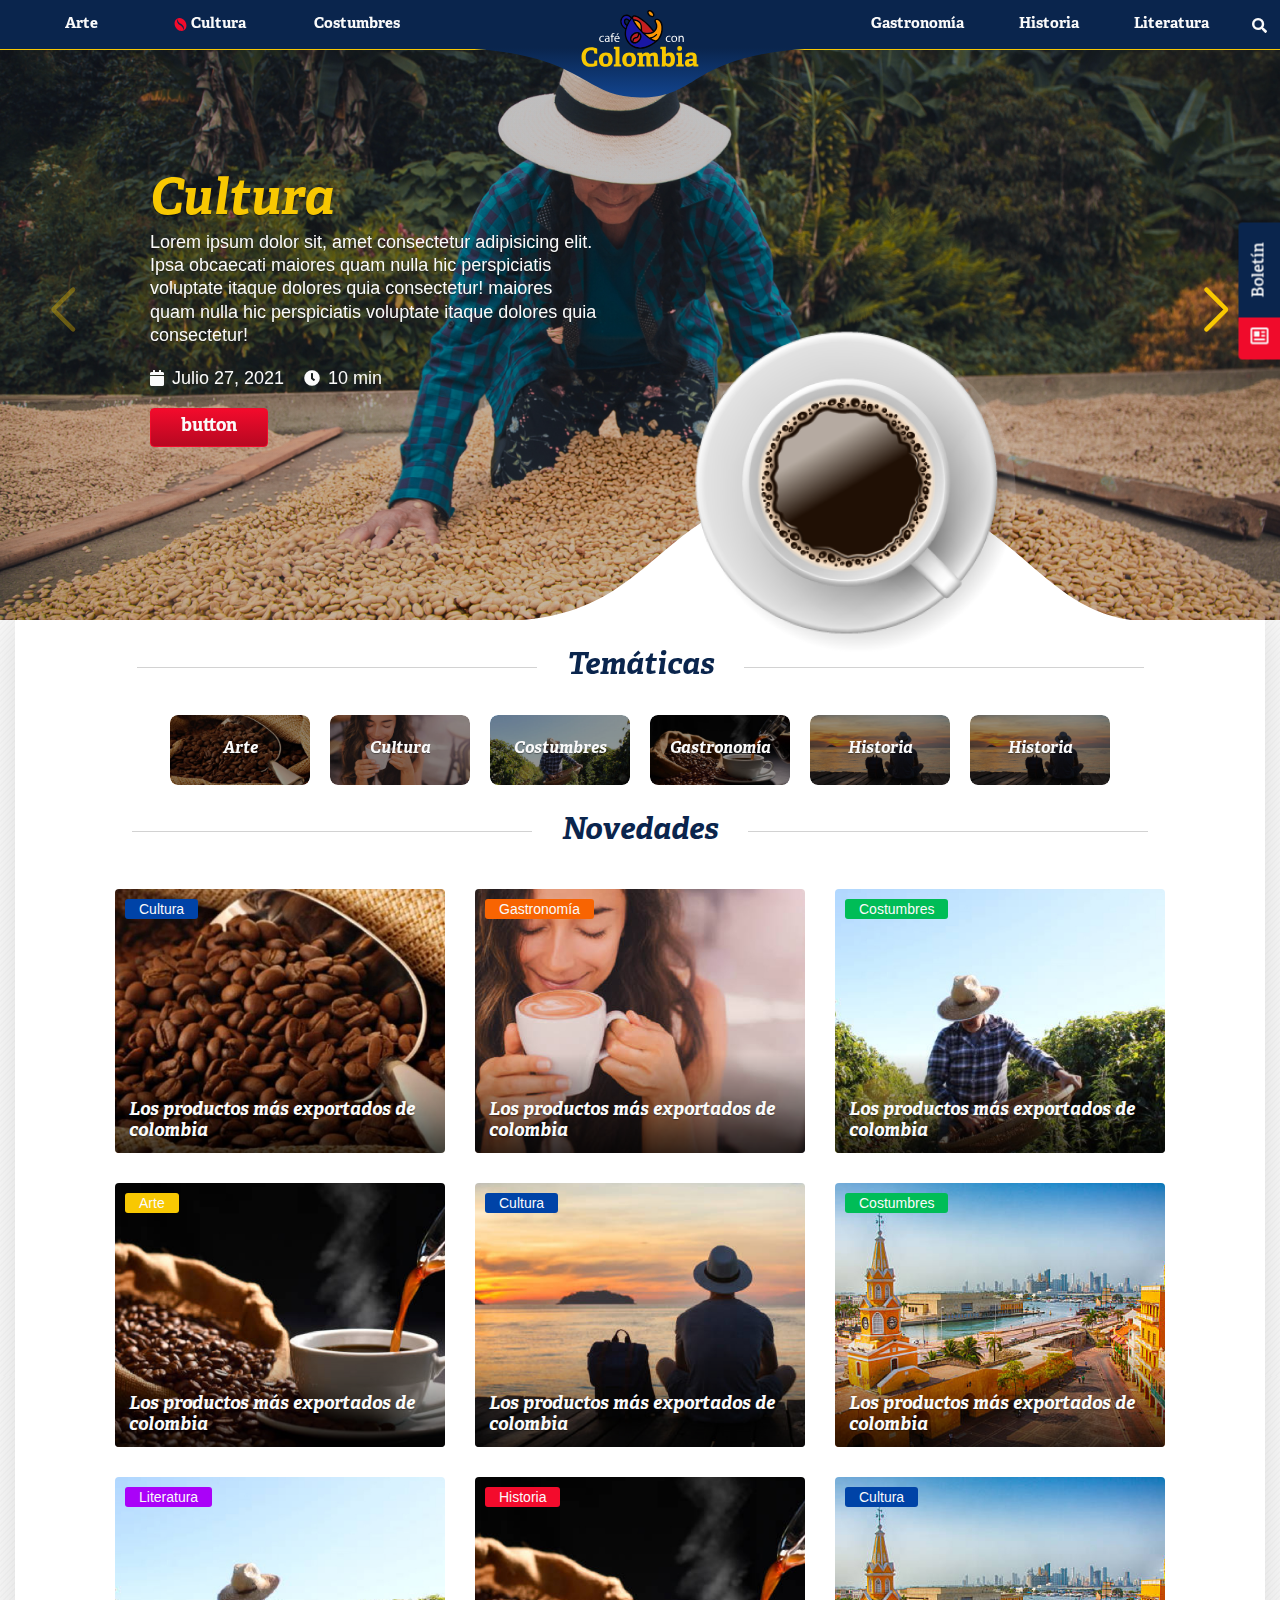
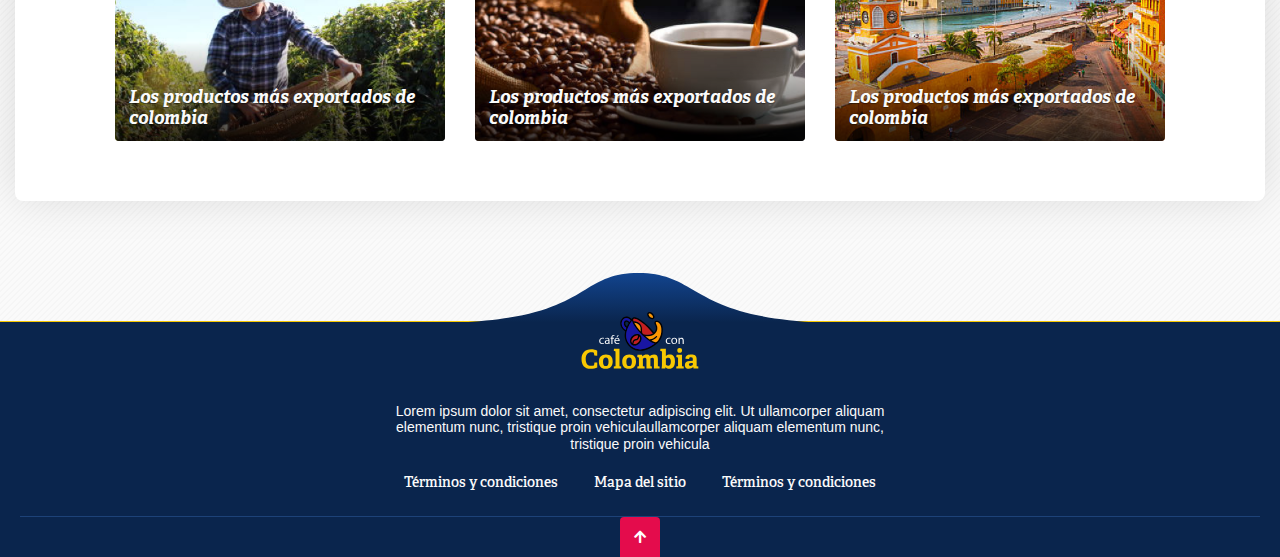
==== index.html @ 99b032db "cambio de BLOG a INDEX" ====
<!DOCTYPE html>
<html lang="en">
<head>
    <meta charset="UTF-8">
    <meta http-equiv="X-UA-Compatible" content="IE=edge">
    <meta name="viewport" content="width=device-width, initial-scale=1.0">
    <title>CAFÉ CON CONLOMBIA</title>
    <link rel="stylesheet" href="https://pro.fontawesome.com/releases/v5.2.0/css/all.css">
	<!-- <link rel="stylesheet" href="https://static.fontawesome.com/css/fontawesome-app.css"> -->
    <link rel="stylesheet" href="https://unpkg.com/swiper/swiper-bundle.min.css" />
    <link rel="stylesheet" href="css/normalize.css">
    <link rel="stylesheet" href="css/style.css">
</head>
<body>

    <!-- BTN BOLETIN FIJO -->

    <div class="btn_boletin_fixed">
        <span> <img width="19" height="17" src="images/diseno/icon_newsltter.svg" alt=""> </span>
        <div class="txt_btn_boltin">
            Boletín
        </div>
    </div>

    <!-- MODAL BOLETIN -->

    <div class="modal_boletin">
        <span class="bg_modal_color"></span>
        <div class="cont_modal_boletin">
            <span class="fas fa-times"></span>
            <picture>
                <img src="images/diseno/03-nota/subs_img.svg" alt="">
            </picture>
            <div class="cont_txt_tit">
                Suscríbete a nuestro Boletín
            </div>
            <div class="cont_txt_desc">
                Lorem ipsum dolor, sit amet consectetur adipisicing elit. Dignissimos earum at consequuntur est asperiores tempora optio, natus fuga harum quod.
            </div>
            <form action="" class="form_modal_boletin">
                <div class="cont_input_modal_boletin">
                    <input type="text" placeholder="Nombre">
                </div>
                <div class="cont_input_modal_boletin">
                    <input type="email" placeholder="Correo">
                </div>
                <div class="btn_modal_boletin">
                    <button type="submit" class="subs_btn">ENVIAR</button>
                </div>
            </form>

        </div>
    </div>

    <!-- ************************ -->
    
    <header>

        

        <div class="cont_central">
            <nav class="navbar_DV">
                <ul class="first_nav">
                    <li> <a href="">Arte</a> </li>
                    <li> <a class="active_nav" href="">Cultura</a> </li>
                    <li> <a href="">Costumbres</a> </li>
                </ul>
                <ul class="main_logo">
                    <li>
                        <h1> <a href=""> <img width="118" height="57" src="./images/diseno/logo_cafe_con_colombia.svg" alt=""> </a> </h1>
                    </li>
                </ul>
                <ul class="last_nav">
                    <li> <a href="">Gastronomía</a> </li>
                    <li> <a href="">Historia</a> </li>
                    <li> <a href="">Literatura</a> </li>
                    <li>
                        <a class="search">
                            <span class="fas fa-search"></span>
                        </a>
                        <div class="cont_search">
                            <input class="input_search_btn" type="submit" value="" id="srh_btn">
                            <label for="" class="fas fa-search"></label>
                            <input class="input_search" type="search" name="" id="" placeholder="¿ Algún tema de interés ?">
                        </div>
                    </li>
                </ul>
            </nav>
            <nav class="navbar_MV">
                <h1>
                    <a href="">
                        <img width="118" height="57" src="./images/diseno/logo_cafe_con_colombia_mv.svg" alt="">
                    </a>
                </h1>
                <ul>
                    <li>
                        <a class="search">
                            <span class="fas fa-search"></span>
                        </a>
                        <div class="cont_search">
                            <input class="input_search_btn" type="submit" value="" id="srh_btn">
                            <label for="" class="fas fa-search"></label>
                            <input class="input_search" type="search" name="" id="" placeholder="¿ Algún tema de interés ?">
                        </div>
                    </li>
                    <li class="bars_menu">
                        <span class="far fa-bars"></span>
                    </li>
                </ul>
            </nav>
            <div class="cont_menu_mobile">
                <span class="close_menu">X</span>
                <nav class="nav_mobile_items">
                    <ul>
                        <li> <a href="">Arte</a> </li>
                        <li> <a href="">Cultura</a> </li>
                        <li> <a href="">Costumbres</a> </li>
                        <li> <a href="">Gastronomía</a> </li>
                        <li> <a href="">Historia</a> </li>
                        <li> <a href="">Literatura</a> </li>
                    </ul>
                </nav>
                <div class="btn_menu_mobile_newsletter">
                    <picture>
                        <img src="./images/diseno/icon_newsltter.svg" alt="">
                    </picture>
                    <div class="mobile_newsletter_txt">Boletín</div>
                </div>
            </div>
        </div>
    </header>

    <main>
        <section class="header_hero" id="scrollTop">
            <!-- Swiper -->
            <div class="swiper-container Swiper_blog_hero">
                <div class="swiper-wrapper">
                    <div class="swiper-slide">
                        <picture>
                            <img width="1920" height="620px" src="./images/diseno/01-blog/header_.jpg" alt="">
                        </picture>
                        <div class="contenido_header_hero">
                            <h2 class="title hero_tit" data-swiper-parallax="-400" data-swiper-parallax-duration="600" data-swiper-parallax-opacity="0">
                                    Cultura           
                            </h2>
                            <a href class="subtitle hero_desc" data-swiper-parallax="-300" data-swiper-parallax-duration="600" data-swiper-parallax-opacity="0">
                                Lorem ipsum dolor sit, amet consectetur adipisicing elit. Ipsa obcaecati maiores quam nulla hic perspiciatis voluptate itaque dolores quia consectetur! maiores quam nulla hic perspiciatis voluptate itaque dolores quia consectetur!
                            </a>
                            <div class="hero_dates" data-swiper-parallax-opacity="0" data-swiper-parallax="-200" data-swiper-parallax-duration="600">
                                <div class="date_info1">
                                    <span class="fas fa-calendar"></span>Julio 27, 2021
                                </div>
                                <div class="date_info2">
                                    <span class="fas fa-clock"></span>10 min
                                </div>
                            </div>

                            <div class="hero_cta" data-swiper-parallax="-100" data-swiper-parallax-duration="600" data-swiper-parallax-opacity="0">
                                <a class="red_btn" href="">button</a>
                            </div>
                        </div>
                    </div>
                    <div class="swiper-slide">
                        <picture>
                            <img width="1920" height="620px" src="./images/diseno/01-blog/header3.jpg" alt="">
                        </picture>
                        <div class="contenido_header_hero">
                            <h2 class="hero_tit" data-swiper-parallax="-400" data-swiper-parallax-duration="600">
                                Costumbres
                            </h2>
                            <a href="" class="hero_desc" data-swiper-parallax="-200" data-swiper-parallax-duration="600">
                                Lorem ipsum dolor sit, amet consectetur adipisicing elit. Ipsa obcaecati maiores quam nulla.
                            </a>
                            <div class="hero_dates" data-swiper-parallax-opacity="0" data-swiper-parallax="-200" data-swiper-parallax-duration="600">
                                <div class="date_info1">
                                    <span class="fas fa-calendar"></span>Enero 14, 2021
                                </div>
                                <div class="date_info2">
                                    <span class="fas fa-clock"></span>15 min
                                </div>
                            </div>

                            <div class="hero_cta" data-swiper-parallax="-100" data-swiper-parallax-duration="600" data-swiper-parallax-opacity="0">
                                <a class="red_btn" href="">button</a>
                            </div>
                        </div>
                    </div>
                    <div class="swiper-slide">
                        <picture>
                            <img width="1920" height="620px" src="./images/diseno/01-blog/header2.jpg" alt="">
                        </picture>
                        <div class="contenido_header_hero">
                            <h2 class="title hero_tit" data-swiper-parallax="-400" data-swiper-parallax-duration="600">
                                Gastronomía
                            </h2>
                            <a href="" class="subtitle hero_desc" data-swiper-parallax="-200" data-swiper-parallax-duration="600">
                                Lorem ipsum dolor sit, amet consectetur adipisicing elit. Ipsa obcaecati maiores quam nulla hic perspiciatis voluptate itaque !
                            </a>
                            <div class="hero_dates" data-swiper-parallax-opacity="0" data-swiper-parallax="-200" data-swiper-parallax-duration="600">
                                <div class="date_info1">
                                    <span class="fas fa-calendar"></span>Abril 23, 2020
                                </div>
                                <div class="date_info2">
                                    <span class="fas fa-clock"></span>21 min
                                </div>
                            </div>

                            <div class="hero_cta" data-swiper-parallax="-100" data-swiper-parallax-duration="600" data-swiper-parallax-opacity="0">
                                <a class="red_btn" href="">button</a>
                            </div>
                        </div>
                    </div>
                    <div class="swiper-slide">
                        <picture>
                            <img width="1920" height="620px" src="./images/diseno/01-blog/header_.jpg" alt="">
                        </picture>
                        <div class="contenido_header_hero">
                            <h2 class="title hero_tit" data-swiper-parallax="-400" data-swiper-parallax-duration="600">
                                Historia
                            </h2>
                            <a href="" class="subtitle hero_desc" data-swiper-parallax="-200" data-swiper-parallax-duration="600">
                                Lorem ipsum dolor sit, amet consectetur adipisicing elit. Ipsa obcaecati maiores quam nulla hic perspiciatis voluptate itaque dolores quia consectetur!
                            </a>
                            <div class="hero_dates" data-swiper-parallax-opacity="0" data-swiper-parallax="-200" data-swiper-parallax-duration="600">
                                <div class="date_info1">
                                    <span class="fas fa-calendar"></span>Julio 27, 2021
                                </div>
                                <div class="date_info2">
                                    <span class="fas fa-clock"></span>10 min
                                </div>
                            </div>

                            <div class="hero_cta" data-swiper-parallax="-100" data-swiper-parallax-duration="600" data-swiper-parallax-opacity="0">
                                <a class="red_btn" href="">button</a>
                            </div>
                        </div>
                    </div>
                </div>

                <div class="swiper-pagination"></div>

                <div class="swiper-button-next"></div>
                <div class="swiper-button-prev"></div>
                
            </div>
            <div class="hero_cafe">
                <picture>
                    <img width="360" height="390" src="./images/diseno/01-blog/taza_cafe.png" alt="">
                </picture>
            </div>
        </section>
        <div class="cont_central">
            <section class="section_blog">
                    <div class="cont_gen_blog">
                        <div class="cont_tematica">
                            <h3 class="titulos_section">Temáticas</h3>
                            <div class="categorias_blog">
                                <a class="cat_blog arte">
                                    <h4>Arte</h4>
                                    <img width="140" height="70" src="./images/diseno/01-blog/ent_1.jpg" alt="">
                                </a>
                                <a class="cat_blog cultura">
                                    <h4>Cultura</h4>
                                    <img width="140" height="70" src="./images/diseno/01-blog/ent_2.jpg" alt="">
                                </a>
                                <a class="cat_blog costumbres">
                                    <h4>Costumbres</h4>
                                    <img width="140" height="70" src="./images/diseno/01-blog/ent_3.jpg" alt="">
                                </a>
                                <a class="cat_blog gastronomia">
                                    <h4>Gastronomía</h4>
                                    <img width="140" height="70" src="./images/diseno/01-blog/ent_4.jpg" alt="">
                                </a>
                                <a class="cat_blog historia">
                                    <h4>Historia</h4>
                                    <img width="140" height="70" src="./images/diseno/01-blog/ent_5.jpg" alt="">
                                </a>
                                <a class="cat_blog literatura">
                                    <h4>Historia</h4>
                                    <img width="140" height="70" src="./images/diseno/01-blog/ent_5.jpg" alt="">
                                </a>
                            </div>
                        </div>

                        <div class="cont_gen_novedades">
                            <h3 class="titulos_section">Novedades</h3>
                            <div class="entradas_novedades">
                                <a href="" class="entrada_nota">
                                    <div class="categoria_entrada color_cultura">Cultura</div>
                                    <h4 class="tit_entrada">Los productos más exportados de colombia </h4>
                                    <div class="cont_info_entrada">
                                        <div class="txt_entrada">
                                            Lorem ipsum dolor sit amet, consectetur adipiscing elit. Ut ullamcorper aliquam elementum nunc, tristique proin vehicula nullaullamcorper aliquam elementum nunc, tristique proin vehicula nulla
                                        </div>
                                        <div class="dates_entrada">
                                            <div class="date_info1">
                                                <span class="fas fa-calendar"></span>Julio 27, 2021
                                            </div>
                                            <div class="date_info2">
                                                <span class="fas fa-clock"></span>10 min
                                            </div>
                                        </div>
                                    </div>
                                    <picture>
                                        <img class="bg_img_nota" width="335" height="264" src="./images/diseno/01-blog/ent_1.jpg" alt="">
                                    </picture>
                                </a>
                                <a href="" class="entrada_nota">
                                    <div class="categoria_entrada color_gastronomia">Gastronomía</div>
                                    <h4 class="tit_entrada">Los productos más exportados de colombia </h4>
                                    <div class="cont_info_entrada">
                                        <div class="txt_entrada">
                                            Lorem ipsum dolor sit amet, consectetur adipiscing elit. Ut ullamcorper aliquam elementum nunc, tristique proin vehicula nullaullamcorper aliquam elementum nunc, tristique proin vehicula nulla
                                        </div>
                                        <div class="dates_entrada">
                                            <div class="date_info1">
                                                <span class="fas fa-calendar"></span>Julio 27, 2021
                                            </div>
                                            <div class="date_info2">
                                                <span class="fas fa-clock"></span>10 min
                                            </div>
                                        </div>
                                    </div>
                                    <picture>
                                        <img class="bg_img_nota" width="335" height="264" src="./images/diseno/01-blog/ent_2.jpg" alt="">
                                    </picture>
                                </a>
                                <a href="" class="entrada_nota">
                                    <div class="categoria_entrada color_costumbres">Costumbres</div>
                                    <h4 class="tit_entrada">Los productos más exportados de colombia </h4>
                                    <div class="cont_info_entrada">
                                        <div class="txt_entrada">
                                            Lorem ipsum dolor sit amet, consectetur adipiscing elit. Ut ullamcorper aliquam elementum nunc, tristique proin vehicula nullaullamcorper aliquam elementum nunc, tristique proin vehicula nulla
                                        </div>
                                        <div class="dates_entrada">
                                            <div class="date_info1">
                                                <span class="fas fa-calendar"></span>Julio 27, 2021
                                            </div>
                                            <div class="date_info2">
                                                <span class="fas fa-clock"></span>10 min
                                            </div>
                                        </div>
                                    </div>
                                    <picture>
                                        <img class="bg_img_nota" width="335" height="264" src="./images/diseno/01-blog/ent_3.jpg" alt="">
                                    </picture>
                                </a>
                                <a href="" class="entrada_nota">
                                    <div class="categoria_entrada color_arte">Arte</div>
                                    <h4 class="tit_entrada">Los productos más exportados de colombia </h4>
                                    <div class="cont_info_entrada">
                                        <div class="txt_entrada">
                                            Lorem ipsum dolor sit amet, consectetur adipiscing elit. Ut ullamcorper aliquam elementum nunc, tristique proin vehicula nullaullamcorper aliquam elementum nunc, tristique proin vehicula nulla
                                        </div>
                                        <div class="dates_entrada">
                                            <div class="date_info1">
                                                <span class="fas fa-calendar"></span>Julio 27, 2021
                                            </div>
                                            <div class="date_info2">
                                                <span class="fas fa-clock"></span>10 min
                                            </div>
                                        </div>
                                    </div>
                                    <picture>
                                        <img class="bg_img_nota" width="335" height="264" src="./images/diseno/01-blog/ent_4.jpg" alt="">
                                    </picture>
                                </a>
                                <a href="" class="entrada_nota">
                                    <div class="categoria_entrada color_cultura">Cultura</div>
                                    <h4 class="tit_entrada">Los productos más exportados de colombia </h4>
                                    <div class="cont_info_entrada">
                                        <div class="txt_entrada">
                                            Lorem ipsum dolor sit amet, consectetur adipiscing elit. Ut ullamcorper aliquam elementum nunc, tristique proin vehicula nullaullamcorper aliquam elementum nunc, tristique proin vehicula nulla
                                        </div>
                                        <div class="dates_entrada">
                                            <div class="date_info1">
                                                <span class="fas fa-calendar"></span>Julio 27, 2021
                                            </div>
                                            <div class="date_info2">
                                                <span class="fas fa-clock"></span>10 min
                                            </div>
                                        </div>
                                    </div>
                                    <picture>
                                        <img class="bg_img_nota" width="335" height="264" src="./images/diseno/01-blog/ent_5.jpg" alt="">
                                    </picture>
                                </a>
                                <a href="" class="entrada_nota">
                                    <div class="categoria_entrada color_costumbres">Costumbres</div>
                                    <h4 class="tit_entrada">Los productos más exportados de colombia </h4>
                                    <div class="cont_info_entrada">
                                        <div class="txt_entrada">
                                            Lorem ipsum dolor sit amet, consectetur adipiscing elit. Ut ullamcorper aliquam elementum nunc, tristique proin vehicula nullaullamcorper aliquam elementum nunc, tristique proin vehicula nulla
                                        </div>
                                        <div class="dates_entrada">
                                            <div class="date_info1">
                                                <span class="fas fa-calendar"></span>Julio 27, 2021
                                            </div>
                                            <div class="date_info2">
                                                <span class="fas fa-clock"></span>10 min
                                            </div>
                                        </div>
                                    </div>
                                    <picture>
                                        <img class="bg_img_nota" width="335" height="264" src="./images/diseno/01-blog/ent_6.jpg" alt="">
                                    </picture>
                                </a>
                                <a href="" class="entrada_nota">
                                    <div class="categoria_entrada color_literatura">Literatura</div>
                                    <h4 class="tit_entrada">Los productos más exportados de colombia </h4>
                                    <div class="cont_info_entrada">
                                        <div class="txt_entrada">
                                            Lorem ipsum dolor sit amet, consectetur adipiscing elit. Ut ullamcorper aliquam elementum nunc, tristique proin vehicula nullaullamcorper aliquam elementum nunc, tristique proin vehicula nulla
                                        </div>
                                        <div class="dates_entrada">
                                            <div class="date_info1">
                                                <span class="fas fa-calendar"></span>Julio 27, 2021
                                            </div>
                                            <div class="date_info2">
                                                <span class="fas fa-clock"></span>10 min
                                            </div>
                                        </div>
                                    </div>
                                    <picture>
                                        <img class="bg_img_nota" width="335" height="264" src="./images/diseno/01-blog/ent_3.jpg" alt="">
                                    </picture>
                                </a>
                                <a href="" class="entrada_nota">
                                    <div class="categoria_entrada color_historia">Historia</div>
                                    <h4 class="tit_entrada">Los productos más exportados de colombia </h4>
                                    <div class="cont_info_entrada">
                                        <div class="txt_entrada">
                                            Lorem ipsum dolor sit amet, consectetur adipiscing elit. Ut ullamcorper aliquam elementum nunc, tristique proin vehicula nullaullamcorper aliquam elementum nunc, tristique proin vehicula nulla
                                        </div>
                                        <div class="dates_entrada">
                                            <div class="date_info1">
                                                <span class="fas fa-calendar"></span>Julio 27, 2021
                                            </div>
                                            <div class="date_info2">
                                                <span class="fas fa-clock"></span>10 min
                                            </div>
                                        </div>
                                    </div>
                                    <picture>
                                        <img class="bg_img_nota" width="335" height="264" src="./images/diseno/01-blog/ent_4.jpg" alt="">
                                    </picture>
                                </a>
                                <a href="" class="entrada_nota">
                                    <div class="categoria_entrada color_cultura">Cultura</div>
                                    <h4 class="tit_entrada">Los productos más exportados de colombia </h4>
                                    <div class="cont_info_entrada">
                                        <div class="txt_entrada">
                                            Lorem ipsum dolor sit amet, consectetur adipiscing elit. Ut ullamcorper aliquam elementum nunc, tristique proin vehicula nullaullamcorper aliquam elementum nunc, tristique proin vehicula nulla
                                        </div>
                                        <div class="dates_entrada">
                                            <div class="date_info1">
                                                <span class="fas fa-calendar"></span>Julio 27, 2021
                                            </div>
                                            <div class="date_info2">
                                                <span class="fas fa-clock"></span>10 min
                                            </div>
                                        </div>
                                    </div>
                                    <picture>
                                        <img class="bg_img_nota" width="335" height="264" src="./images/diseno/01-blog/ent_6.jpg" alt="">
                                    </picture>
                                </a>
                            </div>
                        </div>
                    </div>
                </section>
            </div>
    </main> 

    

    <footer>

        <!-- FUNCIONES -->
        <script src="https://unpkg.com/swiper/swiper-bundle.min.js"></script>
        <script src="js/function.js"></script>
        <!-- ****************** -->

        <div class="cont_central">
            <div class="cont_gen_footer">
                <picture>
                    <img width="118" height="57" src="./images/diseno/logo_cafe_con_colombia.svg" alt="">
                </picture>
                <div class="footer_desc">
                    Lorem ipsum dolor sit amet, consectetur adipiscing elit. Ut ullamcorper aliquam elementum nunc, tristique proin vehiculaullamcorper aliquam elementum nunc, tristique proin vehicula
                </div>
                <nav class="footer_nav">
                    <ul>
                        <li> <a href="">Términos y condiciones</a> </li>
                        <li> <a href="">Mapa del sitio</a> </li>
                        <li> <a href="">Términos y condiciones</a> </li>
                    </ul>
                </nav>
            </div>
            <div class="cont_legal">
                
                <a href="#scrollTop" class="scrolltop">
                    <span class="fas fa-arrow-up"></span>
                </a>
            </div>
        </div>


    </footer>
</body>
</html>
---- css/style.css ----
@charset "UTF-8";
@font-face {
  font-family: 'Adelle Bold';
  font-style: normal;
  font-weight: normal;
  src: local("Adelle Bold"), url("../fonts/Adelle_Bold.woff") format("woff");
}

@font-face {
  font-family: 'Adelle Bold Italic';
  font-style: normal;
  font-weight: normal;
  src: local("Adelle Bold Italic"), url("../fonts/Adelle_BoldItalic.woff") format("woff");
}

@font-face {
  font-family: 'Adelle Medium';
  font-style: normal;
  font-weight: normal;
  src: local("Adelle Bold"), url("../fonts/Adelle_Semibold.woff") format("woff");
}

@font-face {
  font-family: 'Helvetica Neue';
  src: local("Helvetica Neue Bold"), local("Helvetica-Neue-Bold"), url("../fonts/HelveticaNeueCyr-Bold.woff2") format("woff2"), url("../fonts/HelveticaNeueCyr-Bold.woff") format("woff"), url("../fonts/HelveticaNeueCyr-Bold.ttf") format("truetype");
  font-weight: 700;
  font-style: normal;
}

@font-face {
  font-family: 'Helvetica Neue';
  src: local("Helvetica Neue Roman"), local("Helvetica-Neue-Roman"), url("../fonts/HelveticaNeueCyr-Roman.woff2") format("woff2"), url("../fonts/HelveticaNeueCyr-Roman.woff") format("woff"), url("../fonts/HelveticaNeueCyr-Roman.ttf") format("truetype");
  font-weight: 400;
  font-style: normal;
}

@font-face {
  font-family: 'Helvetica Neue';
  src: local("Helvetica Neue Light"), local("Helvetica-Neue-Light"), url("../fonts/fontsHelveticaNeueCyr-Light.woff2") format("woff2"), url("../fonts/fontsHelveticaNeueCyr-Light.woff") format("woff"), url("../fonts/fontsHelveticaNeueCyr-Light.ttf") format("truetype");
  font-weight: 300;
  font-style: normal;
}

:root {
  --txt-color-pri: #FAFAFA;
  --txt-color-sec: #0A254D;
  --txt-color-parrafo: #282828;
  --txt-color-active: #F8C802;
  --color-ter: #2c2b24;
  --color-active: #F00B2B;
  --font_serif_bold: 'Adelle Bold', sans-serif;
  --font_serif_medium: 'Adelle Medium', sans-serif;
  --font_serif_bold_italic: 'Adelle Bold Italic', sans-serif;
  --font_sanserif_roman: 'Helvetica-Neue-Roman', sans-serif;
  --txt_shadow: 0px 1px 1px rgba(0, 0, 0, 0.4);
  /* CATEGORIAS */
  --cat-cultura: #0043a7;
  --cat-gastronomia: #f86402;
  --cat-arte: #F8C802;
  --cat-costumbres: #00BD57;
  --cat-historia: #F30B2C;
  --cat-literatura: #aa02f8;
}

* {
  font-family: 'Helvetica Neue Roman', sans-serif;
  font-weight: 400;
  -webkit-font-smoothing: antialiased;
  color: #282828;
  scroll-behavior: smooth;
}

h1, h2, h3, h4, h5 {
  margin: 0;
  font-family: 'Adelle Bold Italic', sans-serif;
}

a {
  display: inline-block;
  font-family: var(--font_serif_bold);
  cursor: pointer;
  text-decoration: none;
}

/* img{
    display: block;
    width: 100%;
    height: 100%;
} */
picture {
  display: inline-block;
}

span, i {
  display: inline-block;
  font-family: 'Adelle Bold', sans-serif;
}

.red_btn {
  padding: 8px 30px;
  color: var(--txt-color-pri);
  background: -webkit-gradient(linear, left top, left bottom, from(#F30B2C), to(#B70821));
  background: linear-gradient(180deg, #F30B2C 0%, #B70821 100%);
  border: 1px solid #F00B2B;
  -webkit-box-sizing: border-box;
          box-sizing: border-box;
  border-radius: 4px;
  -webkit-transition: 300ms ease all;
  transition: 300ms ease all;
  position: relative;
}

.red_btn::before {
  opacity: 0;
  content: '';
  position: absolute;
  background: url(../images/diseno/hover_button.svg) center center/contain no-repeat;
  color: var(--txt-color-pri);
  height: 16px;
  width: 16px;
  right: 7px;
  top: 0px;
  bottom: 0px;
  margin: auto;
  -webkit-transition: 300ms ease-in-out;
  transition: 300ms ease-in-out;
}

.red_btn:hover {
  padding: 8px 40px 8px 30px;
}

.red_btn:hover::before {
  opacity: 1;
}

.cont_central {
  width: 100%;
  display: block;
  margin: auto;
  max-width: 1250px;
}

.swiper-container {
  width: 100%;
  height: 100%;
}

.swiper-slide {
  text-align: center;
  font-size: 18px;
  background: #fff;
  /* Center slide text vertically */
  display: -webkit-box;
  display: -ms-flexbox;
  display: flex;
  -webkit-box-pack: center;
  -ms-flex-pack: center;
  justify-content: center;
  -webkit-box-align: center;
  -ms-flex-align: center;
  align-items: center;
  position: relative;
}

.swiper-slide img {
  display: block;
  width: 100%;
  height: 100%;
  -o-object-fit: cover;
     object-fit: cover;
}

.swiper-button-next, .swiper-button-prev {
  color: var(--txt-color-active);
  font-weight: 600;
}

.swiper-button-next, .swiper-container-rtl .swiper-button-prev {
  right: 50px;
}

.swiper-button-prev, .swiper-container-rtl .swiper-button-next {
  left: 50px;
}

/* ESTILOS HEADER */
header {
  background: #0A254D;
  border-bottom: 1px solid #F8C802;
  height: 50px;
  position: fixed;
  width: 100%;
  z-index: 100;
  padding: 0 20px;
  -webkit-box-sizing: border-box;
          box-sizing: border-box;
}

header::before {
  content: '';
  left: 0;
  right: 0;
  margin: auto;
  top: 48px;
  background: url("../images/diseno/curve_header.svg") no-repeat center;
  background-size: contain;
  width: 380px;
  height: 50px;
  position: fixed;
  z-index: 1;
}

header nav.navbar_DV {
  display: -ms-grid;
  display: grid;
  -ms-grid-columns: 400px 1fr 400px;
      grid-template-columns: 400px 1fr 400px;
  -ms-grid-rows: 50px;
      grid-template-rows: 50px;
  -webkit-box-pack: stretch;
      -ms-flex-pack: stretch;
          justify-content: stretch;
  width: 100%;
  font-size: 15px;
  position: relative;
  z-index: 1;
}

header nav ul {
  -webkit-box-pack: center;
      -ms-flex-pack: center;
          justify-content: center;
  gap: 15px;
  -webkit-box-align: center;
      -ms-flex-align: center;
          align-items: center;
  list-style: none;
  margin: 0;
}

header nav ul li {
  text-align: center;
}

header nav ul li a {
  color: var(--txt-color-pri);
  text-align: center;
  /* width: 100%; */
  padding: 10px 20px;
  -webkit-box-sizing: border-box;
          box-sizing: border-box;
  position: relative;
  -webkit-transition: 300ms ease all;
  transition: 300ms ease all;
}

header nav ul.first_nav {
  display: -ms-grid;
  display: grid;
  -ms-grid-columns: 1fr 1fr 1fr;
      grid-template-columns: 1fr 1fr 1fr;
  -ms-grid-rows: 50px;
      grid-template-rows: 50px;
  padding: 0;
}

header nav ul.main_logo {
  display: inline-block;
  padding: 0;
  width: auto;
}

header nav ul.main_logo h1 a {
  width: auto;
}

header nav ul.last_nav {
  display: -ms-grid;
  display: grid;
  -ms-grid-columns: 1fr 1fr 1fr 25px;
      grid-template-columns: 1fr 1fr 1fr 25px;
  -ms-grid-rows: 50px;
      grid-template-rows: 50px;
  padding: 0;
}

header nav ul li a.search {
  cursor: pointer;
  padding: 0;
  position: relative;
  padding: 8px;
  -webkit-box-sizing: border-box;
          box-sizing: border-box;
  display: -webkit-box;
  display: -ms-flexbox;
  display: flex;
  -webkit-box-pack: center;
      -ms-flex-pack: center;
          justify-content: center;
  -webkit-box-align: center;
      -ms-flex-align: center;
          align-items: center;
  border-radius: 100px;
  width: 30px;
}

header nav ul li a.search:hover {
  background: rgba(0, 0, 0, 0.205);
}

.search + .cont_search {
  position: absolute;
  bottom: -46px;
  width: 400px;
  display: none;
  right: -30px;
  background: #f1f3f4;
  border-radius: 8px;
  padding: 8px;
  border: 1px solid transparent;
  -webkit-transition: background 100ms ease-in,width 100ms ease-out;
  transition: background 100ms ease-in,width 100ms ease-out;
}

.search + .cont_search input {
  padding: 6px 10px;
  outline: 0;
  border: 0;
  width: 100%;
}

.search + .cont_search:focus-within {
  -webkit-box-shadow: 0 1px 1px 0 rgba(65, 69, 73, 0.3), 0 1px 3px 1px rgba(65, 69, 73, 0.15);
          box-shadow: 0 1px 1px 0 rgba(65, 69, 73, 0.3), 0 1px 3px 1px rgba(65, 69, 73, 0.15);
  background: #FFF;
  -webkit-transition: background 100ms ease-in,width 100ms ease-out;
  transition: background 100ms ease-in,width 100ms ease-out;
}

.search + .cont_search .input_search {
  background: none;
}

.search + .cont_search .input_search_btn {
  cursor: pointer;
  width: auto;
  background: none;
  display: none;
}

.search + .cont_search label {
  padding: 10px;
  display: inline-block;
  border-radius: 100px;
  cursor: pointer;
  color: #666666;
  font-weight: 400;
}

.search + .cont_search label:hover {
  background: #DADADA;
}

header nav ul li a.search span {
  color: var(--txt-color-pri);
}

.active_nav {
  position: relative;
}

header nav ul li a:hover {
  color: var(--txt-color-active);
}

.first_nav a.active_nav::before, .last_nav a.active_nav::before {
  content: '';
  position: absolute;
  background: url("../images/diseno/active_nav.svg") no-repeat center;
  background-size: contain;
  height: 16px;
  width: 16px;
  left: 2px;
  top: 0;
  bottom: 0;
  margin: auto;
}

.active_search {
  display: -webkit-box !important;
  display: -ms-flexbox !important;
  display: flex !important;
}

/* HERO SECTION */
section.header_hero {
  position: relative;
}

.Swiper_blog_hero {
  height: 620px;
}

.Swiper_blog_hero .swiper-slide {
  display: -ms-grid;
  display: grid;
  -ms-grid-columns: 1fr 1fr;
      grid-template-columns: 1fr 1fr;
  gap: 20px;
  padding: 100px;
  -webkit-box-sizing: border-box;
          box-sizing: border-box;
  -webkit-box-pack: center;
      -ms-flex-pack: center;
          justify-content: center;
}

.Swiper_blog_hero .swiper-slide picture {
  position: absolute;
  z-index: 1;
  margin: auto;
  inset: 0;
}

.Swiper_blog_hero .swiper-slide picture::before {
  content: '';
  margin: auto;
  inset: 0;
  height: 100%;
  width: 100%;
  position: absolute;
  background: -webkit-gradient(linear, left bottom, left top, from(rgba(167, 167, 167, 0.68)), to(rgba(167, 167, 167, 0.68))) no-repeat;
  background: linear-gradient(0deg, rgba(167, 167, 167, 0.68), rgba(167, 167, 167, 0.68)) no-repeat;
  mix-blend-mode: multiply;
}

.contenido_header_hero {
  position: relative;
  text-align: left;
  padding-left: 50px;
  -webkit-box-sizing: border-box;
          box-sizing: border-box;
  z-index: 2;
}

.contenido_header_hero .hero_tit {
  font-size: 50px;
  color: var(--txt-color-active);
  text-shadow: var(--txt_shadow);
}

.contenido_header_hero .hero_desc {
  color: var(--txt-color-pri);
  font-family: var(--font_sanserif_roman);
  text-shadow: var(--txt_shadow);
  font-weight: 400;
  line-height: 1.3;
  max-width: 450px;
}

.contenido_header_hero .hero_dates {
  display: -webkit-box;
  display: -ms-flexbox;
  display: flex;
  -webkit-box-align: center;
      -ms-flex-align: center;
          align-items: center;
  padding: 20px 0;
  -webkit-box-sizing: border-box;
          box-sizing: border-box;
}

.hero_dates .date_info1, .hero_dates .date_info2 {
  color: var(--txt-color-pri);
  font-family: var(--font_sanserif_roman);
}

.hero_dates .date_info2 {
  margin-left: 20px;
}

.contenido_header_hero .hero_dates span {
  color: var(--txt-color-pri);
  margin-right: 8px;
  font-size: 16px;
}

.hero_cafe {
  position: absolute;
  bottom: -1px;
  right: 15%;
  z-index: 2;
  width: 650px;
}

.hero_cafe::before {
  content: '';
  background: url("../images/diseno/01-blog/taza_curva.svg") no-repeat center;
  background-size: contain;
  width: 650px;
  height: 140px;
  z-index: 3;
  bottom: -2px;
  left: -60px;
  right: 0;
  margin: auto;
  position: absolute;
}

.hero_cafe picture {
  position: relative;
  display: inline-block;
  margin-bottom: -60px;
  width: 100%;
  z-index: 3;
}

.hero_cafe picture img {
  width: auto;
  -o-object-fit: contain;
     object-fit: contain;
  display: block;
  margin: auto;
  -webkit-user-drag: none;
  user-select: none;
  -webkit-user-select: none;
  -moz-user-select: none;
  -o-user-select: none;
  -ms-user-select: none;
}

/* MAIN */
main {
  background: #FAFAFA url("../images/diseno/line_bg.png");
  padding-bottom: 60px;
}

section.section_blog {
  background: #FFF;
  width: 100%;
  padding: 20px 20px 60px;
  -webkit-box-sizing: border-box;
          box-sizing: border-box;
  -webkit-box-shadow: 0px -3px 45px rgba(0, 0, 0, 0.13);
          box-shadow: 0px -3px 45px rgba(0, 0, 0, 0.13);
  border-radius: 0 0 8px 8px;
  margin-bottom: 60px;
}

.cont_gen_blog {
  display: -webkit-box;
  display: -ms-flexbox;
  display: flex;
  -webkit-box-orient: vertical;
  -webkit-box-direction: normal;
      -ms-flex-direction: column;
          flex-direction: column;
  -webkit-box-pack: center;
      -ms-flex-pack: center;
          justify-content: center;
  -webkit-box-align: center;
      -ms-flex-align: center;
          align-items: center;
}

.cont_gen_novedades {
  max-width: 1050px;
}

.cont_gen_blog .cont_tematica {
  width: 100%;
  display: -webkit-box;
  display: -ms-flexbox;
  display: flex;
  -webkit-box-orient: vertical;
  -webkit-box-direction: normal;
      -ms-flex-direction: column;
          flex-direction: column;
  -webkit-box-pack: center;
      -ms-flex-pack: center;
          justify-content: center;
  -webkit-box-align: center;
      -ms-flex-align: center;
          align-items: center;
}

.titulos_section {
  padding: 20px 0;
  -webkit-box-sizing: border-box;
          box-sizing: border-box;
  text-align: center;
  font-size: 30px;
  color: var(--txt-color-sec);
  position: relative;
  z-index: 2;
  padding: 10px;
  width: -webkit-min-content;
  width: -moz-min-content;
  width: min-content;
  margin: auto;
}

.titulos_section::before, .titulos_section::after {
  content: '';
  position: absolute;
  width: 400px;
  height: 1px;
  background: #D2D2D2;
  top: 0;
  bottom: 0;
  margin: auto;
  z-index: 1;
}

.titulos_section::before {
  left: -420px;
}

.titulos_section::after {
  right: -420px;
}

.categorias_blog {
  width: 100%;
  max-width: 940px;
  display: -ms-grid;
  display: grid;
  -ms-grid-columns: 1fr 1fr 1fr 1fr 1fr 1fr;
      grid-template-columns: 1fr 1fr 1fr 1fr 1fr 1fr;
  -webkit-box-pack: center;
      -ms-flex-pack: center;
          justify-content: center;
  gap: 20px;
  padding: 20px 0;
}

.categorias_blog .cat_blog {
  text-align: center;
  position: relative;
  width: 140px;
  text-shadow: var(--txt_shadow);
  height: 70px;
  display: -webkit-box;
  display: -ms-flexbox;
  display: flex;
  -webkit-box-pack: center;
      -ms-flex-pack: center;
          justify-content: center;
  -webkit-box-align: center;
      -ms-flex-align: center;
          align-items: center;
  border-radius: 8px;
  overflow: hidden;
  -webkit-transition: 300ms ease all;
  transition: 300ms ease all;
}

.categorias_blog .cat_blog::before {
  content: '';
  position: absolute;
  background: #939393;
  mix-blend-mode: multiply;
  width: 140px;
  height: 70px;
  inset: 0;
  margin: auto;
  z-index: 2;
  border-radius: 8px;
  opacity: 1;
  -webkit-transition: 300ms ease all;
  transition: 300ms ease all;
}

.categorias_blog .cat_blog img {
  position: absolute;
  border-radius: 8px;
  inset: 0;
  margin: auto;
  z-index: 1;
}

.categorias_blog .cat_blog h4 {
  z-index: 3;
  color: var(--txt-color-pri);
}

/* COLORES DE CATEGORÍAS */
.categorias_blog .cat_blog.arte:hover::before {
  mix-blend-mode: normal;
  opacity: .8;
  background: var(--cat-arte);
  -webkit-transition: 300ms ease all;
  transition: 300ms ease all;
}

.categorias_blog .cat_blog.cultura:hover::before {
  background: var(--cat-cultura);
  mix-blend-mode: normal;
  opacity: .8;
  -webkit-transition: 300ms ease all;
  transition: 300ms ease all;
}

.categorias_blog .cat_blog.costumbres:hover::before {
  background: var(--cat-costumbres);
  mix-blend-mode: normal;
  opacity: .8;
}

.categorias_blog .cat_blog.gastronomia:hover::before {
  background: var(--cat-gastronomia);
  mix-blend-mode: normal;
  opacity: .8;
  -webkit-transition: 300ms ease all;
  transition: 300ms ease all;
}

.categorias_blog .cat_blog.historia:hover::before {
  background: var(--cat-historia);
  mix-blend-mode: normal;
  opacity: .8;
  -webkit-transition: 300ms ease all;
  transition: 300ms ease all;
}

.categorias_blog .cat_blog.literatura:hover::before {
  background: var(--cat-literatura);
  mix-blend-mode: normal;
  opacity: .8;
  -webkit-transition: 300ms ease all;
  transition: 300ms ease all;
}

/* COLORES DE LAS CATEGORÍAS */
.categoria_entrada.color_cultura {
  background: var(--cat-cultura);
}

.categoria_entrada.color_arte {
  background: var(--cat-arte);
}

.categoria_entrada.color_costumbres {
  background: var(--cat-costumbres);
}

.categoria_entrada.color_gastronomia {
  background: var(--cat-gastronomia);
}

.categoria_entrada.color_historia {
  background: var(--cat-historia);
}

.categoria_entrada.color_literatura {
  background: var(--cat-literatura);
}

.entradas_novedades {
  display: -ms-grid;
  display: grid;
  -ms-grid-columns: 1fr 1fr 1fr;
      grid-template-columns: 1fr 1fr 1fr;
  -ms-grid-rows: 264px 264px 264px;
      grid-template-rows: 264px 264px 264px;
  gap: 30px;
  padding: 30px 0 0;
}

.entrada_nota {
  position: relative;
  border-radius: 4px;
  overflow: hidden;
  padding: 14px;
  -webkit-box-sizing: border-box;
          box-sizing: border-box;
  display: -webkit-box;
  display: -ms-flexbox;
  display: flex;
  -webkit-box-orient: vertical;
  -webkit-box-direction: normal;
      -ms-flex-direction: column;
          flex-direction: column;
  -webkit-box-pack: end;
      -ms-flex-pack: end;
          justify-content: flex-end;
  -webkit-transition: 300ms ease all;
  transition: 300ms ease all;
}

.entrada_nota picture {
  position: absolute;
  inset: 0;
  margin: auto;
  -o-object-fit: cover;
     object-fit: cover;
  z-index: 1;
}

.entrada_nota picture::before {
  content: '';
  position: absolute;
  inset: 0;
  margin: auto;
  width: 100%;
  height: 100%;
  background: -webkit-gradient(linear, left top, left bottom, color-stop(62.5%, rgba(0, 0, 0, 0)), to(rgba(0, 0, 0, 0.76)));
  background: linear-gradient(180deg, rgba(0, 0, 0, 0) 62.5%, rgba(0, 0, 0, 0.76) 100%);
  background-blend-mode: multiply, normal;
  z-index: 1;
  -webkit-transition: 300ms ease all;
  transition: 300ms ease all;
}

.entrada_nota .bg_img_nota {
  width: 100%;
  -o-object-fit: cover;
     object-fit: cover;
  image-rendering: -webkit-optimize-contrast;
  -webkit-transition: 300ms ease all;
  transition: 300ms ease all;
}

.entrada_nota .categoria_entrada {
  position: absolute;
  font-size: 14px;
  left: 10px;
  top: 10px;
  width: -webkit-fit-content;
  width: -moz-fit-content;
  width: fit-content;
  color: var(--txt-color-pri);
  padding: 2px 14px;
  border-radius: 3px;
  z-index: 2;
}

.entrada_nota .tit_entrada {
  color: var(--txt-color-pri);
  text-shadow: var(--txt_shadow);
  font-size: 18px;
  text-align: left;
  position: relative;
  z-index: 2;
}

.entrada_nota .cont_info_entrada {
  position: relative;
  z-index: 2;
  opacity: 0;
  margin-bottom: -110px;
  -webkit-transition: 300ms ease all;
  transition: 300ms ease all;
}

.entrada_nota .cont_info_entrada .txt_entrada {
  color: var(--txt-color-pri);
  margin: 10px 0;
  display: -webkit-box;
  text-shadow: var(--txt_shadow);
  line-clamp: 3;
  -webkit-line-clamp: 3;
  -moz-line-clamp: 3;
  -o-line-clamp: 3;
  -ms-line-clamp: 3;
  -webkit-box-orient: vertical;
  overflow: hidden;
}

.entrada_nota .cont_info_entrada .dates_entrada {
  display: -webkit-box;
  display: -ms-flexbox;
  display: flex;
  -webkit-box-align: center;
      -ms-flex-align: center;
          align-items: center;
  -webkit-box-pack: start;
      -ms-flex-pack: start;
          justify-content: flex-start;
  padding: 13px 0 0;
  -webkit-box-sizing: border-box;
          box-sizing: border-box;
  border-top: 1px solid #FFF;
}

.dates_entrada .date_info1, .dates_entrada .date_info2 {
  color: var(--txt-color-pri);
  margin-right: 20px;
  font-size: 15px;
}

.entrada_nota .cont_info_entrada .dates_entrada span {
  color: var(--txt-color-pri);
  margin-right: 10px;
}

.entrada_nota:hover .bg_img_nota {
  -webkit-transform: scale(1.05);
          transform: scale(1.05);
}

.entrada_nota:hover picture::before {
  background: -webkit-gradient(linear, left top, left bottom, color-stop(25%, rgba(0, 0, 0, 0.075)), to(rgba(0, 0, 0, 0.836)));
  background: linear-gradient(180deg, rgba(0, 0, 0, 0.075) 25%, rgba(0, 0, 0, 0.836) 100%);
  -webkit-transition: 300ms ease all;
  transition: 300ms ease all;
}

.entrada_nota:hover .cont_info_entrada {
  display: block;
  opacity: 1;
  -webkit-transition: 300ms ease all;
  transition: 300ms ease all;
  margin-bottom: 0;
}

/* FOOTER */
footer {
  width: 100%;
  background: #0A254D;
  border-top: 1px solid #F8C802;
  position: relative;
  padding: 20px 20px 0px;
  -webkit-box-sizing: border-box;
          box-sizing: border-box;
}

footer::before {
  content: '';
  position: absolute;
  background: url("../images/diseno/curve_footer.svg") no-repeat center;
  background-size: contain;
  top: -49px;
  left: 0;
  right: 0;
  margin: auto;
  width: 380px;
  height: 50px;
  z-index: 1;
}

.cont_gen_footer {
  display: -webkit-box;
  display: -ms-flexbox;
  display: flex;
  -webkit-box-orient: vertical;
  -webkit-box-direction: normal;
      -ms-flex-direction: column;
          flex-direction: column;
  -webkit-box-align: center;
      -ms-flex-align: center;
          align-items: center;
  -webkit-box-pack: center;
      -ms-flex-pack: center;
          justify-content: center;
}

.cont_gen_footer picture {
  margin-top: -30px;
  position: relative;
  z-index: 2;
  margin-bottom: 30px;
}

.cont_gen_footer .footer_desc {
  width: 100%;
  font-size: 14px;
  max-width: 500px;
  color: var(--txt-color-pri);
  text-align: center;
}

.cont_gen_footer .footer_nav {
  width: 100%;
}

.cont_gen_footer .footer_nav ul {
  display: -webkit-box;
  display: -ms-flexbox;
  display: flex;
  -webkit-box-align: center;
      -ms-flex-align: center;
          align-items: center;
  -webkit-box-pack: center;
      -ms-flex-pack: center;
          justify-content: center;
  list-style: none;
  padding: 0;
}

.cont_gen_footer .footer_nav ul li {
  margin: 0 10px;
}

.cont_gen_footer .footer_nav ul li a {
  color: var(--txt-color-pri);
  font-family: var(--font_serif_medium);
  font-size: 14px;
  padding: 8px;
  -webkit-box-sizing: border-box;
          box-sizing: border-box;
}

.cont_gen_footer .footer_nav ul li a:hover {
  color: var(--txt-color-active);
  text-decoration: underline;
}

.cont_legal {
  padding: 20px 0;
  border-top: 1px solid #1D4278;
  color: var(--txt-color-pri);
  font-size: 14px;
  font-weight: 400;
  text-align: center;
  position: relative;
}

.cont_legal .scrolltop {
  position: absolute;
  right: 0;
  left: 0;
  margin: auto;
  height: 40px;
  bottom: 0;
  width: 40px;
  background: #E40C4C;
  border-radius: 4px 4px 0 0;
  display: -webkit-box;
  display: -ms-flexbox;
  display: flex;
  -webkit-box-pack: center;
      -ms-flex-pack: center;
          justify-content: center;
  -webkit-box-align: center;
      -ms-flex-align: center;
          align-items: center;
}

.cont_legal .scrolltop span {
  color: #FFF;
}

nav.navbar_MV {
  display: none;
  -ms-grid-columns: 1fr 1fr;
      grid-template-columns: 1fr 1fr;
  position: relative;
}

nav.navbar_MV h1 {
  position: relative;
  z-index: 1;
}

nav.navbar_MV ul {
  display: -webkit-box;
  display: -ms-flexbox;
  display: flex;
  -webkit-box-pack: end;
      -ms-flex-pack: end;
          justify-content: flex-end;
  height: 48px;
}

nav.navbar_MV ul .bars_menu span {
  color: var(--txt-color-pri);
  cursor: pointer;
  padding: 10px;
  -webkit-box-sizing: border-box;
          box-sizing: border-box;
  margin-left: 10px;
}

.section_category {
  padding: 120px 20px 60px;
  -webkit-box-sizing: border-box;
          box-sizing: border-box;
}

.cont_gen_category_header {
  text-align: center;
}

.cont_gen_category_header h2 {
  font-family: var(--font_serif_bold_italic);
  font-size: 50px;
  padding: 40px 0;
  color: var(--txt-color-sec);
}

.cont_gen_category_header .dest_categoria_head {
  max-width: 750px;
  margin: auto;
}

.cont_gen_novedades + .cont_tematica {
  margin-top: 40px;
}

.section_category + .cont_central .section_blog {
  border-radius: 8px 8px 0 0;
  margin-bottom: -60px;
  padding: 20px 20px 80px;
}

.section_note {
  padding: 120px 0px 30px;
  -webkit-box-sizing: border-box;
          box-sizing: border-box;
  display: -ms-grid;
  display: grid;
  -ms-grid-columns: 1fr 640px 305px;
      grid-template-columns: 1fr 640px 305px;
  gap: 10px;
  -webkit-box-pack: center;
      -ms-flex-pack: center;
          justify-content: center;
  -webkit-box-align: start;
      -ms-flex-align: start;
          align-items: flex-start;
  width: 100%;
  max-width: 1200px;
  margin: auto;
  border-radius: 0 0 20px 20px;
  background: #FFF;
}

.main_note {
  -ms-grid-column: 2;
  -ms-grid-column-span: 1;
  grid-column: 2 / 3;
}

.header_main_note .img_pri_nota {
  width: 100%;
  max-width: 630px;
}

.header_main_note .cont_cat_nota {
  margin-bottom: 20px;
  font-family: var(--font_serif_bold_italic);
  color: #FFF;
  width: -webkit-max-content;
  width: -moz-max-content;
  width: max-content;
  padding: 4px 10px;
  border-radius: 4px;
}

.header_main_note .img_pri_nota img {
  width: 100%;
  height: 100%;
  -o-object-fit: cover;
     object-fit: cover;
}

.cont_cat_nota.arte {
  background: var(--cat-arte);
}

.cont_cat_nota.cultura {
  background: var(--cat-cultura);
}

.cont_cat_nota.costumbres {
  background: var(--cat-costumbres);
}

.cont_cat_nota.gastronomia {
  background: var(--cat-gastronomia);
}

.cont_cat_nota.historia {
  background: var(--cat-historia);
}

.cont_cat_nota.literatura {
  background: var(--cat-literatura);
}

.header_main_note .title_pri_nota {
  margin-bottom: 20px;
  color: var(--txt-color-sec);
}

.header_main_note .info_date_nota {
  display: -webkit-box;
  display: -ms-flexbox;
  display: flex;
  -webkit-box-pack: justify;
      -ms-flex-pack: justify;
          justify-content: space-between;
  -webkit-box-align: center;
      -ms-flex-align: center;
          align-items: center;
  width: 100%;
  padding: 10px 0;
  margin: 10px 0;
  -webkit-box-sizing: border-box;
          box-sizing: border-box;
  position: relative;
  font-size: 14px;
}

.header_main_note .info_date_nota::before {
  content: '';
  position: absolute;
  height: 1px;
  width: 100%;
  top: 10px;
  bottom: 0;
  left: 0;
  margin: auto;
  background: #d2d2d2;
  z-index: 1;
}

.header_main_note .info_date_nota .fecha {
  position: relative;
  z-index: 2;
  background: #FFF;
  padding-right: 20px;
  -webkit-box-sizing: border-box;
          box-sizing: border-box;
  color: var(--txt-color-sec);
  font-family: var(--font_serif_bold_italic);
}

.header_main_note .info_date_nota .fecha span {
  margin-right: 10px;
}

.header_main_note .info_date_nota .author {
  background: #FFF;
  position: relative;
  z-index: 2;
  padding: 0 8px;
  -webkit-box-sizing: border-box;
          box-sizing: border-box;
}

.header_main_note .info_date_nota .author span {
  margin-right: 8px;
}

.header_main_note .info_date_nota .icon_redes {
  padding-left: 20px;
  -webkit-box-sizing: border-box;
          box-sizing: border-box;
  position: relative;
  z-index: 2;
  display: -webkit-box;
  display: -ms-flexbox;
  display: flex;
}

.header_main_note .info_date_nota .icon_redes a {
  margin: 0 10px;
  background: #FFF;
  border: 1px solid #D2D2D2;
  width: 28px;
  height: 28px;
  display: -webkit-box;
  display: -ms-flexbox;
  display: flex;
  -webkit-box-pack: center;
      -ms-flex-pack: center;
          justify-content: center;
  -webkit-box-align: center;
      -ms-flex-align: center;
          align-items: center;
  border-radius: 100px;
}

.header_main_note .info_date_nota .icon_redes a span {
  color: #474747;
}

.header_main_note .info_date_nota .icon_redes a:hover {
  background: #DADADA;
  border: 1px solid transparent;
}

.body_main_note {
  text-align: left;
  padding: 0 20px;
  -webkit-box-sizing: border-box;
          box-sizing: border-box;
}

.body_main_note a {
  color: #E40C4C;
  text-decoration: none;
}

.body_main_note a:hover {
  text-decoration: underline;
}

.body_main_note p {
  line-height: 1.4;
  font-size: 17px;
}

.body_main_note h2, .body_main_note h3 {
  margin: 16px 0 4px;
  color: var(--txt-color-sec);
}

.cont_horizontal_ads {
  margin: 14px 0;
  padding: 14px 0;
  -webkit-box-sizing: border-box;
          box-sizing: border-box;
  border-top: 1px solid #b8b8b8;
  border-bottom: 1px solid #b8b8b8;
  max-width: 630px;
  width: 100%;
}

.cont_horizontal_ads img {
  width: 100%;
  height: 100%;
  -o-object-fit: contain;
     object-fit: contain;
}

.cont_categ_rel_notas {
  padding: 10px;
  -webkit-box-sizing: border-box;
          box-sizing: border-box;
  margin-bottom: 30px;
}

.cont_categ_rel_notas .categoria_notas {
  display: -ms-grid;
  display: grid;
  gap: 5px;
  -ms-grid-columns: 1fr 1fr;
      grid-template-columns: 1fr 1fr;
  -webkit-box-pack: justify;
      -ms-flex-pack: justify;
          justify-content: space-between;
  -webkit-box-align: center;
      -ms-flex-align: center;
          align-items: center;
}

.cont_categ_rel_notas .categoria_notas a {
  text-align: center;
  background: #FFF;
  padding: 8px;
  -webkit-box-sizing: border-box;
          box-sizing: border-box;
}

.cont_categ_rel_notas .categoria_notas a.cat_activa {
  background: #E5E5E5;
}

.nota_mas_reciente {
  display: none;
  padding: 8px;
  -webkit-box-sizing: border-box;
          box-sizing: border-box;
  background: #E5E5E5;
}

.nota_mas_reciente .aside_item_nota {
  display: -ms-grid;
  display: grid;
  -ms-grid-columns: 70px 1fr;
      grid-template-columns: 70px 1fr;
  -webkit-box-pack: center;
      -ms-flex-pack: center;
          justify-content: center;
  gap: 10px;
}

.nota_mas_reciente .aside_item_nota {
  padding: 10px 0;
  -webkit-box-sizing: border-box;
          box-sizing: border-box;
}

.nota_mas_reciente .aside_item_nota:last-child {
  padding-bottom: 0;
}

.nota_mas_reciente picture {
  width: 71px;
  height: 71px;
}

.nota_mas_reciente picture img {
  width: 100%;
  height: 100%;
  -o-object-fit: cover;
     object-fit: cover;
}

.nota_mas_reciente .aside_item_nota .txt_desc_side a:first-child {
  font-size: 14px;
  overflow: hidden;
  text-overflow: ellipsis;
  display: -webkit-box;
  -webkit-line-clamp: 3;
  -webkit-box-orient: vertical;
  font-family: 'Helvetica Neue', sans-serif;
}

.nota_mas_reciente .aside_item_nota .txt_desc_side .ver_aside {
  font-size: 14px;
  margin-top: 8px;
}

.nota_mas_reciente .aside_item_nota .txt_desc_side .ver_aside:hover {
  color: #F30B2C;
}

.active_aside_cat {
  display: block !important;
}

.ads_aside {
  width: 100%;
  display: -webkit-box;
  display: -ms-flexbox;
  display: flex;
  -webkit-box-pack: center;
      -ms-flex-pack: center;
          justify-content: center;
  height: 250px;
  margin-bottom: 20px;
  padding: 10px;
  -webkit-box-sizing: border-box;
          box-sizing: border-box;
}

.ads_aside img {
  width: 100%;
  max-width: 300px;
  height: 100%;
  margin: auto;
  -o-object-fit: contain;
     object-fit: contain;
}

.not_relacionadas {
  padding: 10px 0 50px;
  -webkit-box-sizing: border-box;
          box-sizing: border-box;
}

.cont_notas_relacionadas {
  max-width: 1150px;
  background: #FFF;
  margin: auto;
  padding: 50px;
  -webkit-box-sizing: border-box;
          box-sizing: border-box;
  position: relative;
  background: #FFFFFF;
  -webkit-box-shadow: 0px -3px 45px rgba(0, 0, 0, 0.13);
          box-shadow: 0px -3px 45px rgba(0, 0, 0, 0.13);
  border-radius: 8px;
}

.cont_notas_relacionadas .swiper-button-next, .swiper-container-rtl .swiper-button-prev {
  right: 10px;
}

.cont_notas_relacionadas .swiper-button-prev, .swiper-container-rtl .swiper-button-next {
  left: 10px;
}

.swiperRelacionadas .swiper-slide {
  /* Center slide text vertically */
  display: -webkit-box;
  display: -ms-flexbox;
  display: flex;
  -webkit-box-pack: center;
  -ms-flex-pack: center;
  justify-content: center;
  -webkit-box-align: center;
  -ms-flex-align: center;
  align-items: center;
  background: none;
}

.swiperRelacionadas .swiper-slide > a {
  max-width: 335px;
  min-height: 264px;
}

.header_main_note {
  padding: 20px;
  -webkit-box-sizing: border-box;
          box-sizing: border-box;
}

.swiper-pagination {
  display: none;
}

.cont_menu_mobile {
  width: 100%;
  background: rgba(2, 2, 31, 0.92);
  position: absolute;
  left: 0;
  margin: auto;
  top: 50px;
  right: 0;
  height: 100vh;
  display: -webkit-box;
  display: -ms-flexbox;
  display: flex;
  -webkit-box-pack: center;
      -ms-flex-pack: center;
          justify-content: center;
  -webkit-box-align: center;
      -ms-flex-align: center;
          align-items: center;
  -webkit-box-orient: vertical;
  -webkit-box-direction: normal;
      -ms-flex-direction: column;
          flex-direction: column;
  display: none;
  opacity: 0;
  -webkit-transition: 300ms ease all;
  transition: 300ms ease all;
}

.cont_menu_mobile span {
  color: black;
  font-size: 24px;
  background: #FFF;
  width: 40px;
  height: 40px;
  display: -webkit-box;
  display: -ms-flexbox;
  display: flex;
  -webkit-box-pack: center;
      -ms-flex-pack: center;
          justify-content: center;
  -webkit-box-align: center;
      -ms-flex-align: center;
          align-items: center;
  border-radius: 100px;
  cursor: pointer;
}

.nav_mobile_items ul {
  padding: 40px 0;
  -webkit-box-sizing: border-box;
          box-sizing: border-box;
}

.nav_mobile_items ul li a {
  font-size: 30px;
}

.active_nav_mobile {
  -webkit-transition: 300ms ease all;
  transition: 300ms ease all;
  display: -webkit-box;
  display: -ms-flexbox;
  display: flex;
  opacity: 1;
}

.cont_next_prev_nota {
  display: -ms-grid;
  display: grid;
  -ms-grid-columns: 1fr 1fr;
      grid-template-columns: 1fr 1fr;
  gap: 20px;
  padding: 50px 20px 20px;
  -webkit-box-sizing: border-box;
          box-sizing: border-box;
  justify-items: center;
}

.cont_next_prev_nota .not_anterior, .cont_next_prev_nota .not_siguiente {
  max-width: 380px;
}

.cont_next_prev_nota .not_anterior span, .cont_next_prev_nota .not_siguiente span {
  color: var(--txt-color-sec);
  margin-bottom: 12px;
  border-bottom: 2px solid transparent;
  padding-bottom: 3px;
  -webkit-transition: 300ms ease all;
  transition: 300ms ease all;
}

.cont_next_prev_nota .not_siguiente {
  text-align: right;
}

.cont_next_prev_nota .not_anterior:hover span, .cont_next_prev_nota .not_siguiente:hover span {
  border-bottom: 2px solid var(--cat-historia);
  -webkit-transition: 300ms ease all;
  transition: 300ms ease all;
  color: var(--cat-historia);
}

.swiper-container-horizontal > .swiper-pagination-bullets, .swiper-pagination-custom, .swiper-pagination-fraction {
  bottom: 140px;
}

.swiper-pagination-bullet {
  width: 10px;
  height: 10px;
  opacity: 0.7;
  background: #fff;
}

.swiper-pagination-bullet-active {
  opacity: 1 !important;
  background: var(--swiper-pagination-color, var(--swiper-theme-color)) !important;
}

/* SECCION DE SUSCRIPCIÓN NEWSLETTTER */
.section_subscribe {
  padding: 20px 20px 50px;
  -webkit-box-sizing: border-box;
          box-sizing: border-box;
}

.section_subscribe .cont_gen_subscribe {
  position: relative;
  padding: 30px;
  overflow: hidden;
  -webkit-box-sizing: border-box;
          box-sizing: border-box;
  display: -ms-grid;
  display: grid;
  -ms-grid-columns: 250px 1fr;
      grid-template-columns: 250px 1fr;
  gap: 30px;
  -webkit-box-align: center;
      -ms-flex-align: center;
          align-items: center;
  -webkit-box-pack: center;
      -ms-flex-pack: center;
          justify-content: center;
  width: 100%;
  max-width: 890px;
  margin: auto;
  background: -webkit-gradient(linear, left top, left bottom, from(#E8E8E8), to(#F8F8F8));
  background: linear-gradient(180deg, #E8E8E8 0%, #F8F8F8 100%);
  -webkit-box-shadow: 0px 27px 22px -20px rgba(0, 0, 0, 0.25);
          box-shadow: 0px 27px 22px -20px rgba(0, 0, 0, 0.25);
  border-radius: 48px;
}

.section_subscribe .cont_gen_subscribe picture {
  width: 250px;
  position: relative;
  z-index: 2;
}

.section_subscribe .cont_gen_subscribe picture img {
  width: 100%;
  height: 100%;
  -o-object-fit: contain;
     object-fit: contain;
  display: block;
}

.subs_field h2 {
  color: var(--txt-color-sec);
  font-size: 30px;
  font-family: var(--font_serif_bold);
}

.subs_field .txt_desc_subs {
  padding: 8px 0;
  -webkit-box-sizing: border-box;
          box-sizing: border-box;
  color: var(--txt-color-sec);
}

form.form_subscribe {
  display: -ms-grid;
  display: grid;
  -ms-grid-columns: 1fr 1fr 100px;
      grid-template-columns: 1fr 1fr 100px;
  gap: 10px;
  padding-top: 14px;
  -webkit-box-sizing: border-box;
          box-sizing: border-box;
}

form.form_subscribe .cont_input {
  background-color: #FFF;
  border: 1px solid #D8D8D8;
  border-radius: 4px;
  position: relative;
  overflow: hidden;
  width: 100%;
}

form.form_subscribe .cont_input input {
  border: 0;
  outline: 0;
  height: 40px;
  padding-left: 10px;
}

form.form_subscribe .cont_input input::-webkit-input-placeholder {
  font-size: 14px;
}

form.form_subscribe .cont_input input:-ms-input-placeholder {
  font-size: 14px;
}

form.form_subscribe .cont_input input::-ms-input-placeholder {
  font-size: 14px;
}

form.form_subscribe .cont_input input::placeholder {
  font-size: 14px;
}

.cont_input_button .subs_btn {
  outline: 0;
  border: 0;
  background: var(--color-active);
  width: 100px;
  color: var(--txt-color-pri);
  height: 100%;
  cursor: pointer;
  background: -webkit-gradient(linear, left top, left bottom, from(#F30B2C), to(#B70821));
  background: linear-gradient(180deg, #F30B2C 0%, #B70821 100%);
  border: 1px solid #F00B2B;
  -webkit-box-sizing: border-box;
          box-sizing: border-box;
  border-radius: 4px;
  display: inline-block;
}

.cont_input_button .subs_btn:hover {
  background: -webkit-gradient(linear, left top, left bottom, from(#f51c3d), to(#96061b));
  background: linear-gradient(180deg, #f51c3d 0%, #96061b 100%);
}

.cont_gen_subscribe::after {
  content: '';
  position: absolute;
  width: 200px;
  height: 230px;
  background: var(--txt-color-sec);
  top: 0;
  left: -50px;
  bottom: 0;
  margin: auto;
  z-index: 1;
  -webkit-transform: skewX(-20deg);
          transform: skewX(-20deg);
}

.btn_boletin_fixed {
  position: fixed;
  top: 30%;
  right: -48px;
  margin: auto;
  cursor: pointer;
  z-index: 10;
  display: -webkit-box;
  display: -ms-flexbox;
  display: flex;
  -webkit-transform: rotate(-90deg);
          transform: rotate(-90deg);
}

.btn_boletin_fixed span {
  background: var(--color-active);
  padding: 10px;
  -webkit-box-sizing: border-box;
          box-sizing: border-box;
  -webkit-transform: rotate(90deg);
          transform: rotate(90deg);
  border-radius: 0 0 0 4px;
  position: relative;
  overflow: hidden;
  display: inherit;
  width: 42px;
  height: 42px;
}

.btn_boletin_fixed span img {
  width: 100%;
  height: 47px;
  -o-object-fit: contain;
     object-fit: contain;
  -webkit-transition: 200ms ease all;
  transition: 200ms ease all;
}

.btn_boletin_fixed .txt_btn_boltin {
  background: var(--txt-color-sec);
  color: var(--txt-color-pri);
  display: -webkit-box;
  display: -ms-flexbox;
  display: flex;
  -webkit-box-pack: center;
      -ms-flex-pack: center;
          justify-content: center;
  -webkit-box-align: center;
      -ms-flex-align: center;
          align-items: center;
  padding: 0 20px;
  -webkit-box-sizing: border-box;
          box-sizing: border-box;
  font-family: var(--font_serif_medium);
  border-radius: 0 4px 0 0;
  height: 42px;
}

.btn_boletin_fixed:hover span img {
  -webkit-transform: translateY(-29px);
          transform: translateY(-29px);
}

.modal_boletin {
  position: fixed;
  z-index: 101;
  width: 100%;
  height: 100%;
  left: 0;
  right: 0;
  top: 0;
  bottom: 0;
  margin: auto;
  opacity: 0;
  display: none;
  -webkit-transition: 300ms ease all;
  transition: 300ms ease all;
}

.modal_boletin .bg_modal_color {
  background: #071A35;
  position: absolute;
  opacity: .9;
  display: inline-block;
  width: 100%;
  height: 100vh;
  top: 0;
  z-index: 1;
}

.modal_boletin .cont_modal_boletin {
  position: absolute;
  width: 100%;
  display: -webkit-box;
  display: -ms-flexbox;
  display: flex;
  -webkit-box-orient: vertical;
  -webkit-box-direction: normal;
      -ms-flex-direction: column;
          flex-direction: column;
  -webkit-box-pack: center;
      -ms-flex-pack: center;
          justify-content: center;
  -webkit-box-align: center;
      -ms-flex-align: center;
          align-items: center;
  padding: 40px 80px;
  -webkit-box-sizing: border-box;
          box-sizing: border-box;
  margin: auto;
  inset: 0;
  max-width: 600px;
  color: #FFF;
  background: #FFF;
  border-radius: 10px;
  z-index: 2;
  height: -webkit-min-content;
  height: -moz-min-content;
  height: min-content;
  min-height: 440px;
  -webkit-box-shadow: 26px 22px 40px -32px #3179E4, -23px 19px 40px -32px #1A509E;
          box-shadow: 26px 22px 40px -32px #3179E4, -23px 19px 40px -32px #1A509E;
}

.modal_boletin .cont_modal_boletin > span {
  position: absolute;
  background: var(--txt-color-active);
  height: 40px;
  width: 40px;
  border-radius: 100px;
  right: 8px;
  top: 8px;
  display: -webkit-box;
  display: -ms-flexbox;
  display: flex;
  -webkit-box-pack: center;
      -ms-flex-pack: center;
          justify-content: center;
  -webkit-box-align: center;
      -ms-flex-align: center;
          align-items: center;
  font-size: 24px;
  color: var(--txt-color-sec);
  cursor: pointer;
}

.modal_boletin .cont_modal_boletin .cont_txt_tit {
  font-size: 30px;
  text-align: center;
  font-family: var(--font_serif_bold);
  padding: 14px 0;
}

.modal_boletin .cont_modal_boletin .form_modal_boletin {
  padding: 30px 0 0;
  -webkit-box-sizing: border-box;
          box-sizing: border-box;
  display: -ms-grid;
  display: grid;
  -ms-grid-columns: 1fr;
      grid-template-columns: 1fr;
  gap: 10px;
  width: 100%;
}

.form_modal_boletin .cont_input_modal_boletin {
  width: 100%;
}

.form_modal_boletin .cont_input_modal_boletin input {
  outline: 0;
  border: 1px solid #D8D8D8;
  height: 40px;
  color: var(--txt-color-parrafo);
  width: 100%;
  border-radius: 4px;
  padding: 0 14px;
  -webkit-box-sizing: border-box;
          box-sizing: border-box;
}

.form_modal_boletin .cont_input_modal_boletin input::-webkit-input-placeholder {
  font-size: 14px;
}

.form_modal_boletin .cont_input_modal_boletin input:-ms-input-placeholder {
  font-size: 14px;
}

.form_modal_boletin .cont_input_modal_boletin input::-ms-input-placeholder {
  font-size: 14px;
}

.form_modal_boletin .cont_input_modal_boletin input::placeholder {
  font-size: 14px;
}

.btn_modal_boletin {
  width: 100%;
}

.btn_modal_boletin .subs_btn {
  width: 150px;
  outline: 0;
  height: 50px;
  background: -webkit-gradient(linear, left top, left bottom, from(#F30B2C), to(#B70821));
  background: linear-gradient(180deg, #F30B2C 0%, #B70821 100%);
  border: 1px solid #F00B2B;
  -webkit-box-sizing: border-box;
          box-sizing: border-box;
  border-radius: 4px;
  color: #FFF;
  float: right;
  cursor: pointer;
}

.btn_modal_boletin .subs_btn:hover {
  background: -webkit-gradient(linear, left top, left bottom, from(#F30B2C), to(#93071c));
  background: linear-gradient(180deg, #F30B2C 0%, #93071c 100%);
}

.active_newsletter {
  display: block;
  opacity: 1;
  overflow-y: hidden;
}

.btn_menu_mobile_newsletter {
  width: 140px;
  display: -webkit-box;
  display: -ms-flexbox;
  display: flex;
  -webkit-box-pack: center;
      -ms-flex-pack: center;
          justify-content: center;
  -webkit-box-align: center;
      -ms-flex-align: center;
          align-items: center;
}

.btn_menu_mobile_newsletter picture {
  background: var(--color-active);
  width: 42px;
  height: 42px;
  padding: 10px;
  -webkit-box-sizing: border-box;
          box-sizing: border-box;
  border-radius: 4px 0 0 4px;
  overflow: hidden;
}

.btn_menu_mobile_newsletter .mobile_newsletter_txt {
  color: var(--txt-color-sec);
  padding: 0 10px;
  -webkit-box-sizing: border-box;
          box-sizing: border-box;
  background: var(--txt-color-pri);
  height: 42px;
  display: -webkit-box;
  display: -ms-flexbox;
  display: flex;
  -webkit-box-align: center;
      -ms-flex-align: center;
          align-items: center;
  font-family: var(--font_serif_medium);
  border-radius: 0 4px 4px 0;
}

@media screen and (max-width: 1600px) {
  .hero_cafe {
    right: 8%;
  }
}

@media screen and (max-width: 1200px) {
  .hero_cafe {
    right: 0%;
  }
  .hero_cafe picture img {
    width: 290px;
    height: auto;
  }
  .hero_cafe::before {
    width: 560px;
    bottom: -14px;
    left: -60px;
  }
}

@media screen and (max-width: 1050px) {
  header nav.navbar_DV {
    display: none;
  }
  nav.navbar_MV {
    display: -ms-grid;
    display: grid;
  }
  nav.navbar_MV h1 a img {
    width: 170px;
    margin-top: 9px;
  }
  header::before {
    left: -140px;
    right: auto;
    height: 36px;
  }
  .Swiper_blog_hero .swiper-slide {
    padding: 50px 20px;
    -ms-grid-columns: 2fr 1fr;
        grid-template-columns: 2fr 1fr;
  }
  .swiper-button-prev, .swiper-container-rtl .swiper-button-next {
    left: 20px;
  }
  .swiper-button-next, .swiper-container-rtl .swiper-button-prev {
    right: 20px;
  }
  .contenido_header_hero .hero_desc {
    max-width: initial;
  }
  .categorias_blog {
    overflow-x: scroll;
    -webkit-box-pack: start;
        -ms-flex-pack: start;
            justify-content: flex-start;
    -webkit-box-shadow: 0px 0px 41px -1px #00000087;
            box-shadow: 0px 0px 41px -1px #00000087;
    z-index: 3;
    padding: 10px;
    border-radius: 8px;
    -webkit-box-sizing: border-box;
            box-sizing: border-box;
    gap: 10px;
  }
  .categorias_blog::-webkit-scrollbar {
    appearance: none;
    -webkit-appearance: none;
    display: none;
  }
  .entrada_nota {
    height: 264px;
  }
  .titulos_section::before, .titulos_section::after {
    display: none;
  }
  .entradas_novedades {
    gap: 20px;
  }
  .search + .cont_search {
    width: auto;
    bottom: -39px;
    left: 0;
    right: 0;
    z-index: 1;
  }
  .section_note {
    -ms-grid-columns: 1fr;
        grid-template-columns: 1fr;
  }
  .main_note {
    grid-column: auto;
  }
  .cont_notas_relacionadas {
    padding: 20px;
  }
  .cont_notas_relacionadas .swiper-button-next, .swiper-container-rtl .swiper-button-prev {
    right: 40px;
  }
  .cont_notas_relacionadas .swiper-button-prev, .swiper-container-rtl .swiper-button-next {
    left: 40px;
  }
  .cont_notas_relacionadas .swiperRelacionadas {
    padding-bottom: 40px;
  }
  .section_category {
    padding: 60px 20px 40px;
  }
  .cont_gen_category_header h2 {
    padding: 40px 0 10px;
  }
  .btn_boletin_fixed .txt_btn_boltin {
    display: none;
  }
}

@media screen and (max-width: 768px) {
  .hero_cafe picture img {
    width: 200px;
  }
  .hero_cafe {
    right: 0;
    left: 0;
    margin: auto;
    width: 100%;
  }
  .hero_cafe::before {
    width: 100%;
    height: 100px;
    bottom: -34px;
    left: -25px;
    right: 0;
    margin: auto;
  }
  .Swiper_blog_hero .swiper-slide {
    -ms-grid-columns: 1fr;
        grid-template-columns: 1fr;
  }
  section.section_blog {
    padding: 70px 20px 60px;
  }
  .entradas_novedades {
    -ms-grid-columns: 1fr 1fr;
        grid-template-columns: 1fr 1fr;
  }
  .entrada_nota .cont_info_entrada {
    margin: 0;
    opacity: 1;
  }
  .entrada_nota picture::before {
    background: -webkit-gradient(linear, left top, left bottom, color-stop(25%, rgba(0, 0, 0, 0.075)), to(rgba(0, 0, 0, 0.836)));
    background: linear-gradient(180deg, rgba(0, 0, 0, 0.075) 25%, rgba(0, 0, 0, 0.836) 100%);
  }
  .entrada_nota .cont_info_entrada .txt_entrada {
    display: none;
  }
  .Swiper_blog_hero .swiper-slide {
    -webkit-box-align: end;
        -ms-flex-align: end;
            align-items: flex-end;
  }
  .Swiper_blog_hero .swiper-slide {
    padding: 50px 20px 200px;
  }
  .swiper-button-next, .swiper-button-prev {
    display: none;
  }
  .contenido_header_hero {
    padding: 0;
  }
  .Swiper_blog_hero .swiper-slide picture::before {
    background: -webkit-gradient(linear, left bottom, left top, from(rgba(0, 0, 0, 0.8)), to(rgba(167, 167, 167, 0.68))) no-repeat center;
    background: linear-gradient(0deg, rgba(0, 0, 0, 0.8), rgba(167, 167, 167, 0.68)) no-repeat center;
  }
  .contenido_header_hero .hero_tit {
    font-size: 40px;
  }
  .cont_legal {
    font-size: 12px;
    padding: 10px 0;
  }
  .cont_next_prev_nota .not_anterior .txt_not_anterior, .cont_next_prev_nota .not_siguiente .txt_not_anterior {
    font-size: 15px;
  }
  .swiper-pagination {
    display: block;
  }
  .section_subscribe .cont_gen_subscribe {
    -ms-grid-columns: 1fr;
        grid-template-columns: 1fr;
  }
  .subs_field h2 {
    text-align: center;
  }
  .subs_field .txt_desc_subs {
    text-align: center;
  }
  .section_subscribe .cont_gen_subscribe picture {
    width: 100%;
    max-width: 230px;
    margin: auto;
  }
  .cont_gen_subscribe::after {
    left: 0;
    bottom: auto;
    width: 100%;
    right: 0;
    top: -50px;
    height: 170px;
    -webkit-transform: skewX(0deg);
            transform: skewX(0deg);
    -webkit-transform: skewy(-10deg);
            transform: skewy(-10deg);
  }
}

@media screen and (max-width: 480px) {
  .cont_gen_footer .footer_nav ul {
    -webkit-box-orient: vertical;
    -webkit-box-direction: normal;
        -ms-flex-direction: column;
            flex-direction: column;
  }
  .categorias_blog {
    margin: 20px 0;
  }
  .contenido_header_hero .hero_desc {
    font-size: 15px;
  }
  .contenido_header_hero .hero_cta {
    display: none;
  }
  section.section_blog {
    padding: 70px 10px 60px;
  }
  .entradas_novedades {
    -ms-grid-columns: 1fr;
        grid-template-columns: 1fr;
    -ms-grid-rows: none;
        grid-template-rows: none;
  }
  .entrada_nota {
    height: 200px;
  }
  footer::before {
    width: auto;
    top: -46px;
  }
  .cont_next_prev_nota .not_anterior .txt_not_anterior, .cont_next_prev_nota .not_siguiente .txt_not_anterior {
    font-size: 14px;
  }
  .cont_next_prev_nota .not_anterior span, .cont_next_prev_nota .not_siguiente span {
    margin-bottom: 4px;
  }
  .hero_dates .date_info1, .hero_dates .date_info2 {
    font-size: 15px;
  }
  form.form_subscribe {
    -ms-grid-columns: 1fr;
        grid-template-columns: 1fr;
  }
  .cont_input_button .subs_btn {
    width: 100%;
    height: 50px;
  }
  .modal_boletin .cont_modal_boletin {
    padding: 20px;
  }
}
/*# sourceMappingURL=style.css.map */
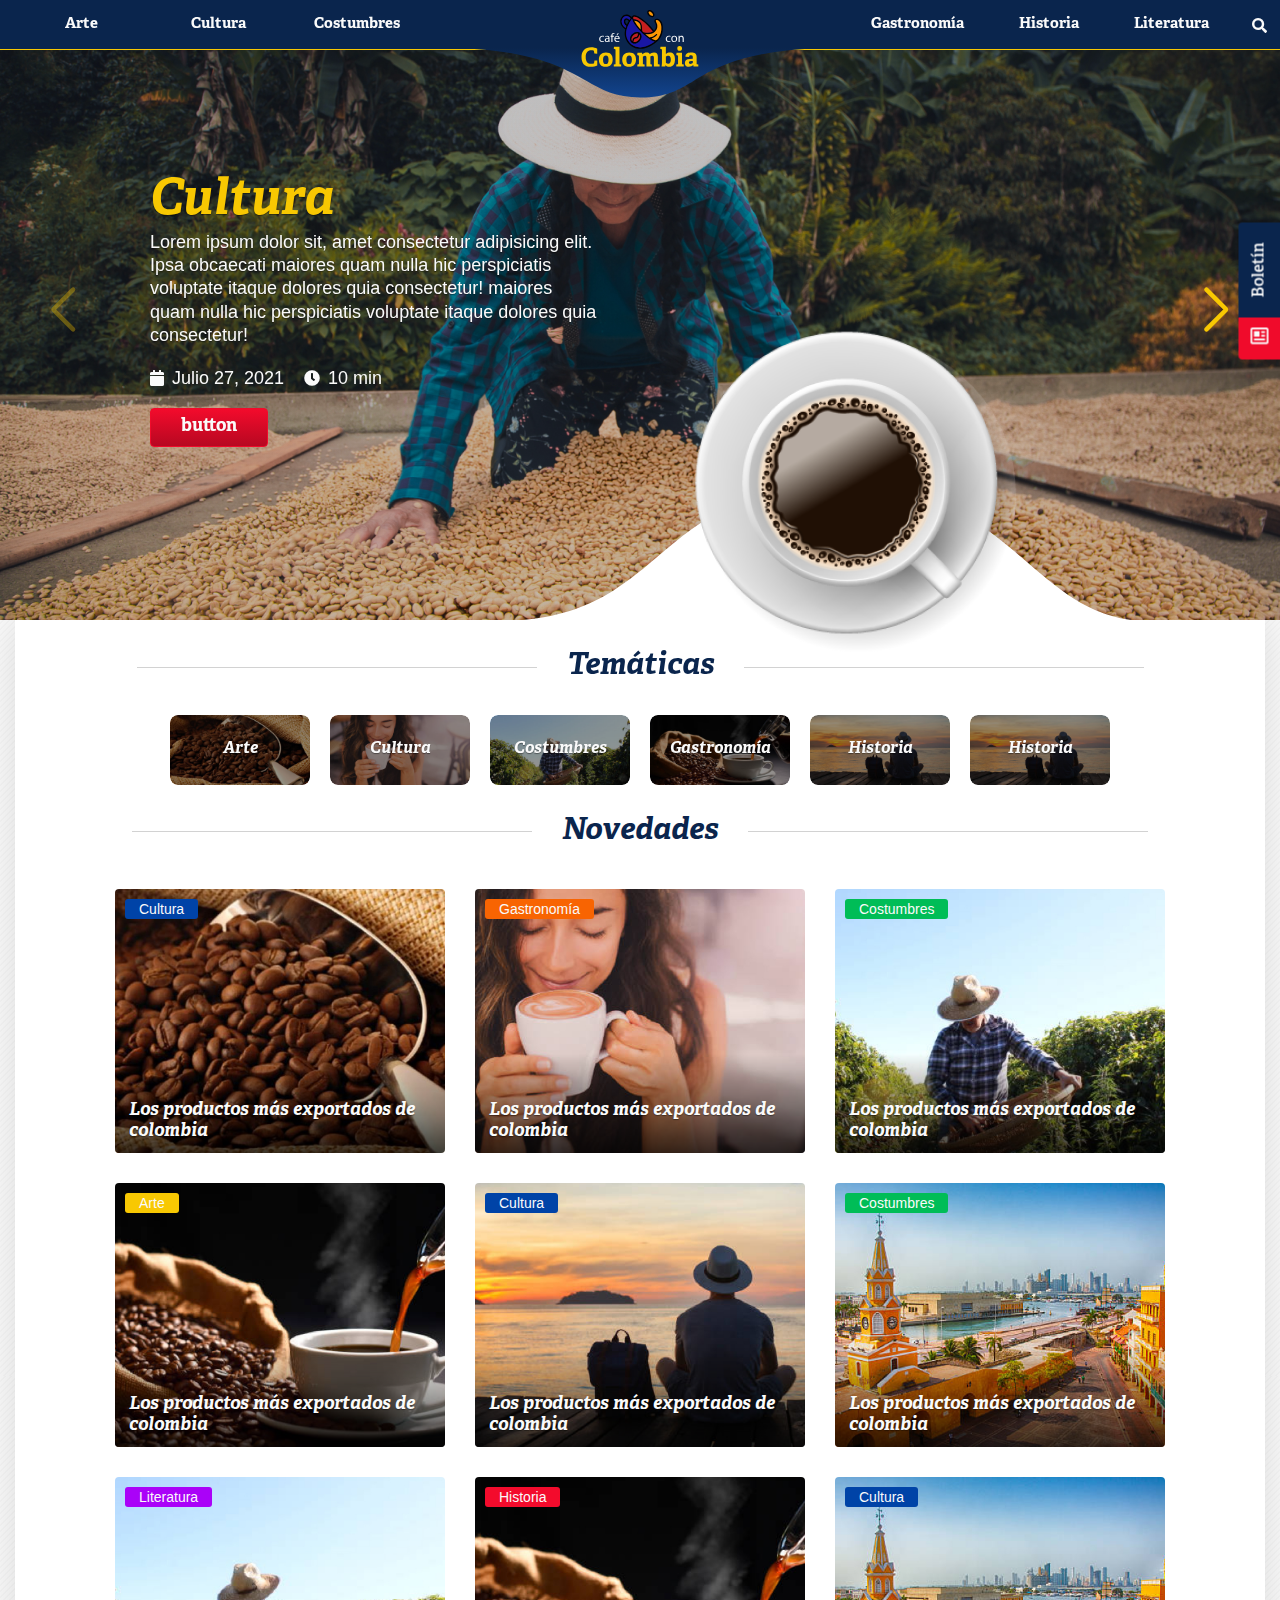
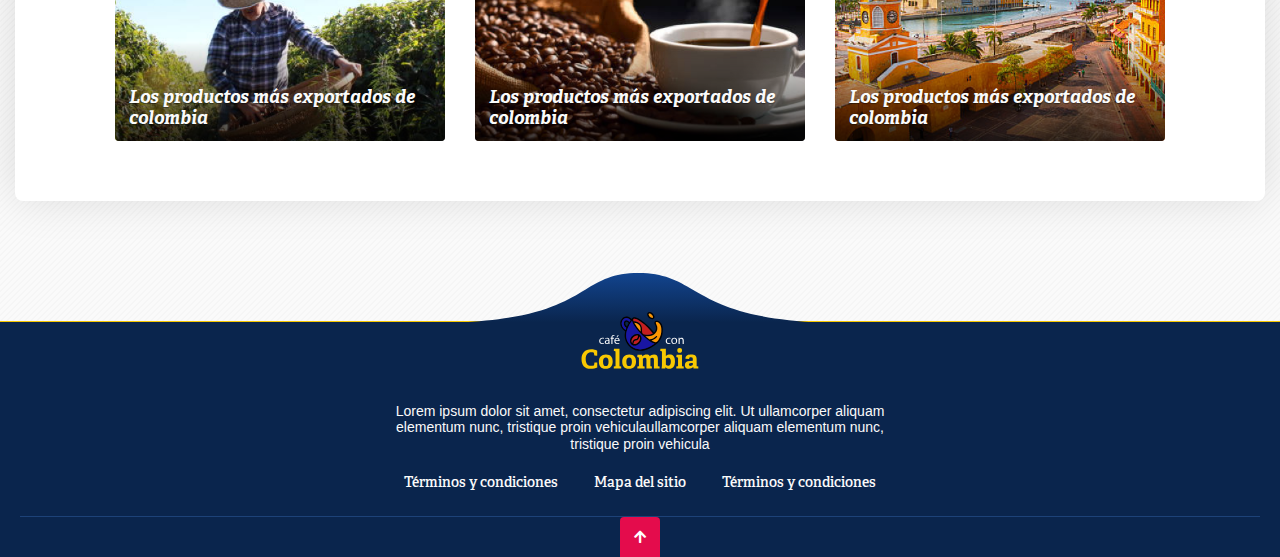
==== commit 9fd30bf5: "Enlaces de HTML" ====
--- a/index.html
+++ b/index.html
@@ -61,19 +61,19 @@
         <div class="cont_central">
             <nav class="navbar_DV">
                 <ul class="first_nav">
-                    <li> <a href="">Arte</a> </li>
-                    <li> <a class="active_nav" href="">Cultura</a> </li>
-                    <li> <a href="">Costumbres</a> </li>
+                    <li> <a href="categoria.html">Arte</a> </li>
+                    <li> <a href="categoria.html">Cultura</a> </li>
+                    <li> <a href="categoria.html">Costumbres</a> </li>
                 </ul>
                 <ul class="main_logo">
                     <li>
-                        <h1> <a href=""> <img width="118" height="57" src="./images/diseno/logo_cafe_con_colombia.svg" alt=""> </a> </h1>
+                        <h1> <a href="index.html"> <img width="118" height="57" src="./images/diseno/logo_cafe_con_colombia.svg" alt=""> </a> </h1>
                     </li>
                 </ul>
                 <ul class="last_nav">
-                    <li> <a href="">Gastronomía</a> </li>
-                    <li> <a href="">Historia</a> </li>
-                    <li> <a href="">Literatura</a> </li>
+                    <li> <a href="categoria.html">Gastronomía</a> </li>
+                    <li> <a href="categoria.html">Historia</a> </li>
+                    <li> <a href="categoria.html">Literatura</a> </li>
                     <li>
                         <a class="search">
                             <span class="fas fa-search"></span>
@@ -112,12 +112,12 @@
                 <span class="close_menu">X</span>
                 <nav class="nav_mobile_items">
                     <ul>
-                        <li> <a href="">Arte</a> </li>
-                        <li> <a href="">Cultura</a> </li>
-                        <li> <a href="">Costumbres</a> </li>
-                        <li> <a href="">Gastronomía</a> </li>
-                        <li> <a href="">Historia</a> </li>
-                        <li> <a href="">Literatura</a> </li>
+                        <li> <a href="categoria.html">Arte</a> </li>
+                        <li> <a href="categoria.html">Cultura</a> </li>
+                        <li> <a href="categoria.html">Costumbres</a> </li>
+                        <li> <a href="categoria.html">Gastronomía</a> </li>
+                        <li> <a href="categoria.html">Historia</a> </li>
+                        <li> <a href="categoria.html">Literatura</a> </li>
                     </ul>
                 </nav>
                 <div class="btn_menu_mobile_newsletter">
@@ -255,27 +255,27 @@
                         <div class="cont_tematica">
                             <h3 class="titulos_section">Temáticas</h3>
                             <div class="categorias_blog">
-                                <a class="cat_blog arte">
+                                <a href="categoria.html" class="cat_blog arte">
                                     <h4>Arte</h4>
                                     <img width="140" height="70" src="./images/diseno/01-blog/ent_1.jpg" alt="">
                                 </a>
-                                <a class="cat_blog cultura">
+                                <a href="categoria.html" class="cat_blog cultura">
                                     <h4>Cultura</h4>
                                     <img width="140" height="70" src="./images/diseno/01-blog/ent_2.jpg" alt="">
                                 </a>
-                                <a class="cat_blog costumbres">
+                                <a href="categoria.html" class="cat_blog costumbres">
                                     <h4>Costumbres</h4>
                                     <img width="140" height="70" src="./images/diseno/01-blog/ent_3.jpg" alt="">
                                 </a>
-                                <a class="cat_blog gastronomia">
+                                <a href="categoria.html" class="cat_blog gastronomia">
                                     <h4>Gastronomía</h4>
                                     <img width="140" height="70" src="./images/diseno/01-blog/ent_4.jpg" alt="">
                                 </a>
-                                <a class="cat_blog historia">
+                                <a href="categoria.html" class="cat_blog historia">
                                     <h4>Historia</h4>
                                     <img width="140" height="70" src="./images/diseno/01-blog/ent_5.jpg" alt="">
                                 </a>
-                                <a class="cat_blog literatura">
+                                <a href="categoria.html" class="cat_blog literatura">
                                     <h4>Historia</h4>
                                     <img width="140" height="70" src="./images/diseno/01-blog/ent_5.jpg" alt="">
                                 </a>
@@ -285,7 +285,7 @@
                         <div class="cont_gen_novedades">
                             <h3 class="titulos_section">Novedades</h3>
                             <div class="entradas_novedades">
-                                <a href="" class="entrada_nota">
+                                <a href="nota.html" class="entrada_nota">
                                     <div class="categoria_entrada color_cultura">Cultura</div>
                                     <h4 class="tit_entrada">Los productos más exportados de colombia </h4>
                                     <div class="cont_info_entrada">
@@ -305,7 +305,7 @@
                                         <img class="bg_img_nota" width="335" height="264" src="./images/diseno/01-blog/ent_1.jpg" alt="">
                                     </picture>
                                 </a>
-                                <a href="" class="entrada_nota">
+                                <a href="nota.html" class="entrada_nota">
                                     <div class="categoria_entrada color_gastronomia">Gastronomía</div>
                                     <h4 class="tit_entrada">Los productos más exportados de colombia </h4>
                                     <div class="cont_info_entrada">
@@ -325,7 +325,7 @@
                                         <img class="bg_img_nota" width="335" height="264" src="./images/diseno/01-blog/ent_2.jpg" alt="">
                                     </picture>
                                 </a>
-                                <a href="" class="entrada_nota">
+                                <a href="nota.html" class="entrada_nota">
                                     <div class="categoria_entrada color_costumbres">Costumbres</div>
                                     <h4 class="tit_entrada">Los productos más exportados de colombia </h4>
                                     <div class="cont_info_entrada">
@@ -345,7 +345,7 @@
                                         <img class="bg_img_nota" width="335" height="264" src="./images/diseno/01-blog/ent_3.jpg" alt="">
                                     </picture>
                                 </a>
-                                <a href="" class="entrada_nota">
+                                <a href="nota.html" class="entrada_nota">
                                     <div class="categoria_entrada color_arte">Arte</div>
                                     <h4 class="tit_entrada">Los productos más exportados de colombia </h4>
                                     <div class="cont_info_entrada">
@@ -365,7 +365,7 @@
                                         <img class="bg_img_nota" width="335" height="264" src="./images/diseno/01-blog/ent_4.jpg" alt="">
                                     </picture>
                                 </a>
-                                <a href="" class="entrada_nota">
+                                <a href="nota.html" class="entrada_nota">
                                     <div class="categoria_entrada color_cultura">Cultura</div>
                                     <h4 class="tit_entrada">Los productos más exportados de colombia </h4>
                                     <div class="cont_info_entrada">
@@ -385,7 +385,7 @@
                                         <img class="bg_img_nota" width="335" height="264" src="./images/diseno/01-blog/ent_5.jpg" alt="">
                                     </picture>
                                 </a>
-                                <a href="" class="entrada_nota">
+                                <a href="nota.html" class="entrada_nota">
                                     <div class="categoria_entrada color_costumbres">Costumbres</div>
                                     <h4 class="tit_entrada">Los productos más exportados de colombia </h4>
                                     <div class="cont_info_entrada">
@@ -405,7 +405,7 @@
                                         <img class="bg_img_nota" width="335" height="264" src="./images/diseno/01-blog/ent_6.jpg" alt="">
                                     </picture>
                                 </a>
-                                <a href="" class="entrada_nota">
+                                <a href="nota.html" class="entrada_nota">
                                     <div class="categoria_entrada color_literatura">Literatura</div>
                                     <h4 class="tit_entrada">Los productos más exportados de colombia </h4>
                                     <div class="cont_info_entrada">
@@ -425,7 +425,7 @@
                                         <img class="bg_img_nota" width="335" height="264" src="./images/diseno/01-blog/ent_3.jpg" alt="">
                                     </picture>
                                 </a>
-                                <a href="" class="entrada_nota">
+                                <a href="nota.html" class="entrada_nota">
                                     <div class="categoria_entrada color_historia">Historia</div>
                                     <h4 class="tit_entrada">Los productos más exportados de colombia </h4>
                                     <div class="cont_info_entrada">
@@ -445,7 +445,7 @@
                                         <img class="bg_img_nota" width="335" height="264" src="./images/diseno/01-blog/ent_4.jpg" alt="">
                                     </picture>
                                 </a>
-                                <a href="" class="entrada_nota">
+                                <a href="nota.html" class="entrada_nota">
                                     <div class="categoria_entrada color_cultura">Cultura</div>
                                     <h4 class="tit_entrada">Los productos más exportados de colombia </h4>
                                     <div class="cont_info_entrada">
